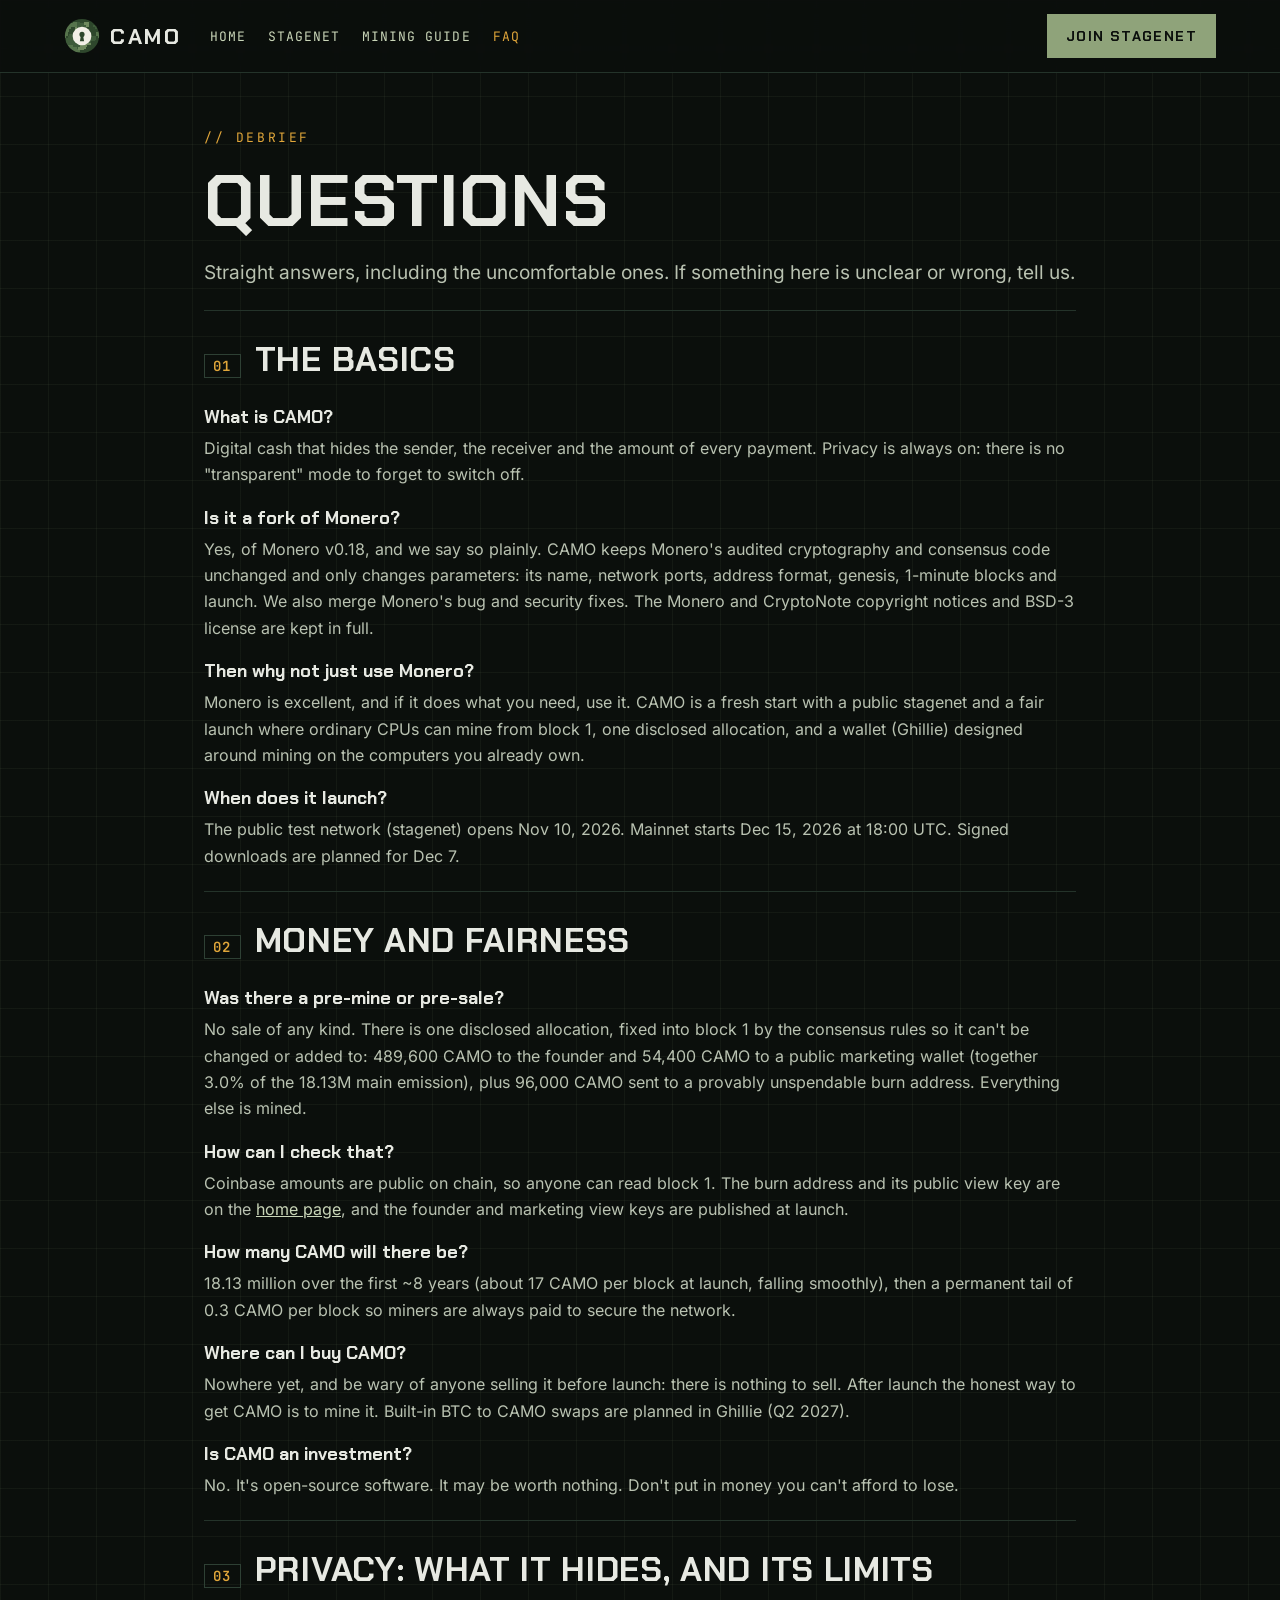
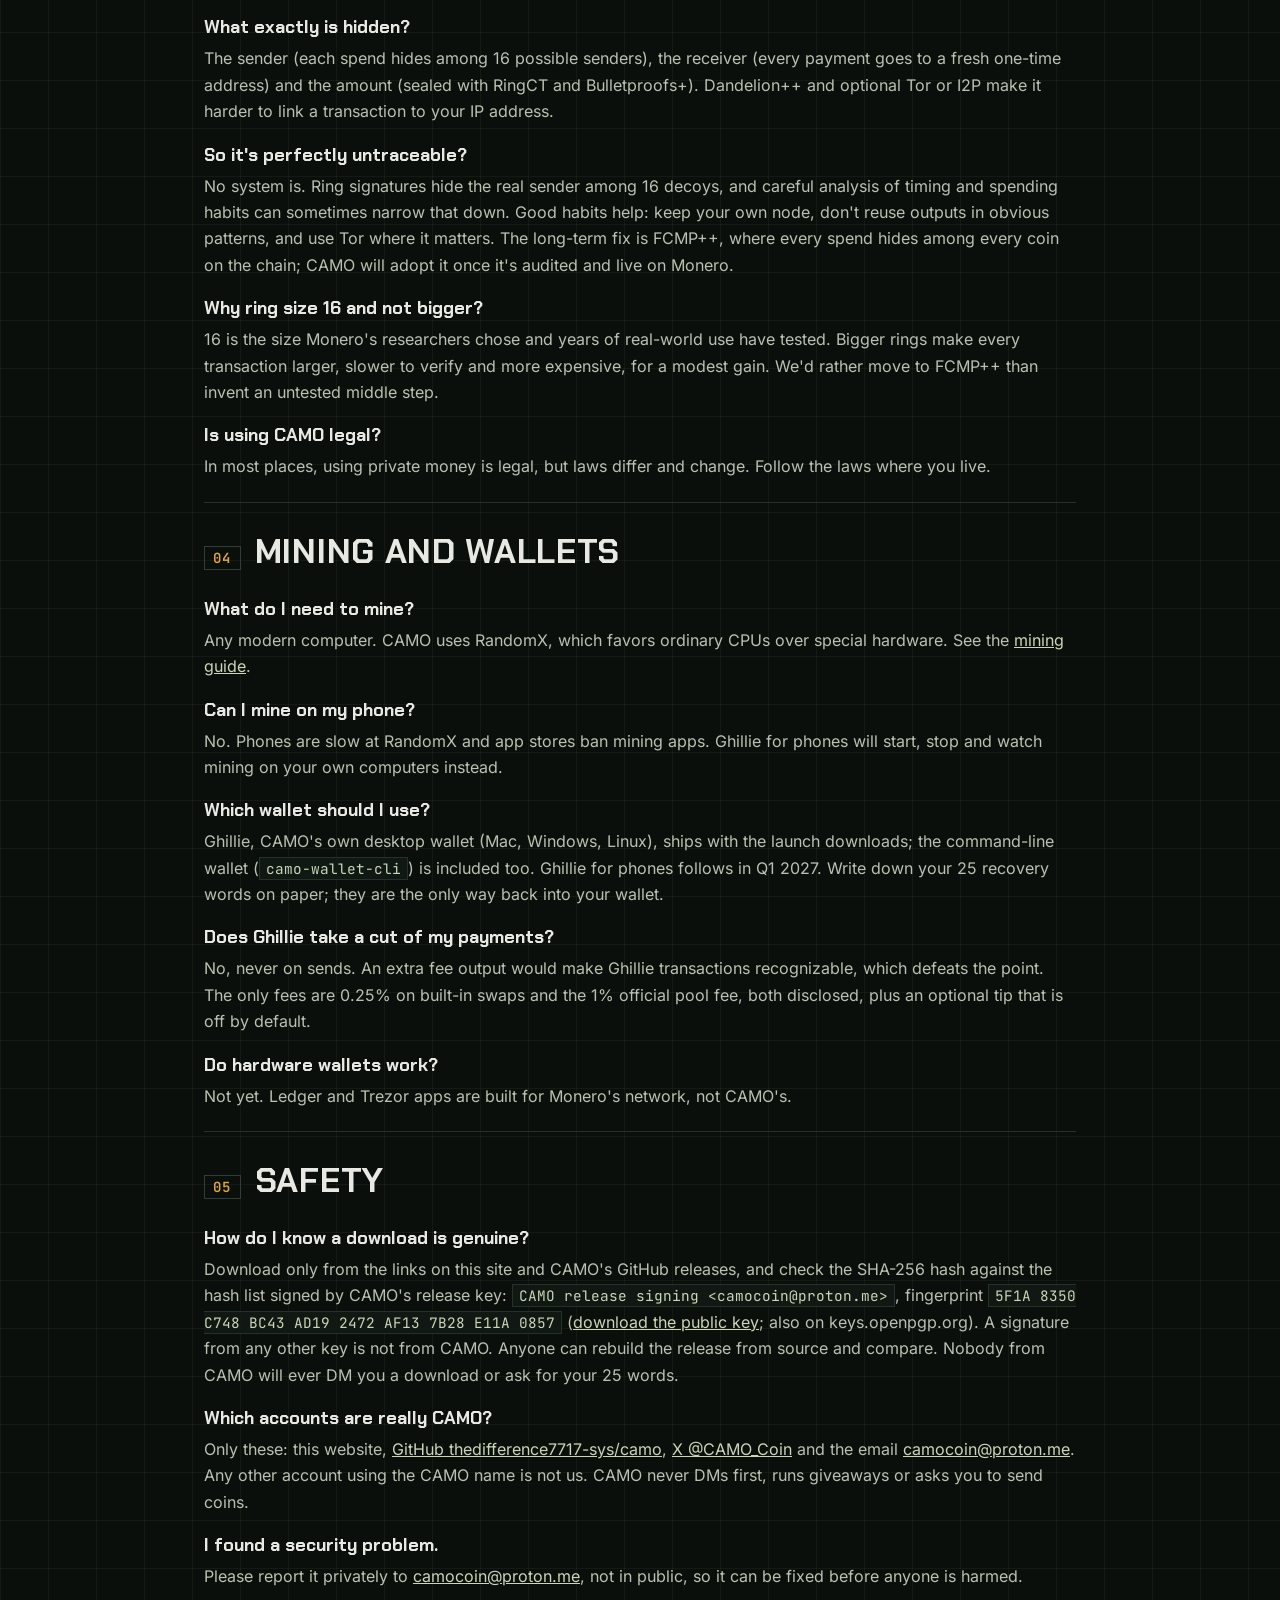
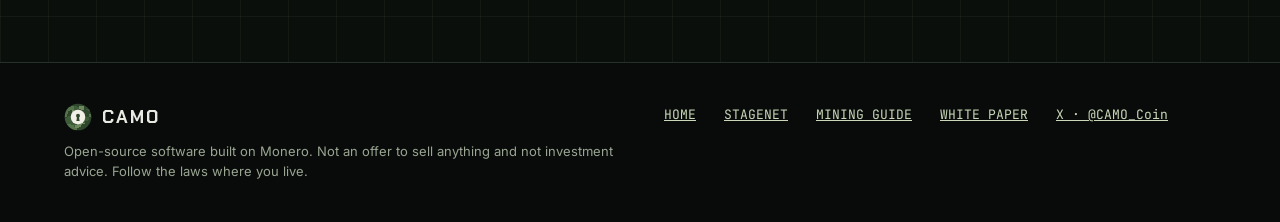
==== website/faq.html @ c9dc2491 "Website: Ghillie desktop ships with launch, 0 H/s mining tip; notes: Ghillie v0.9.0 Co-Authored-By: " ====
<!doctype html>
<html lang="en">
<head>
<meta charset="utf-8">
<meta name="viewport" content="width=device-width, initial-scale=1">
<title>CAMO FAQ</title>
<meta name="description" content="Answers about CAMO: what it is, how it differs from Monero, the disclosed allocation, mining, wallets, privacy limits and safe downloads.">
<meta http-equiv="Content-Security-Policy" content="default-src 'self'; img-src 'self'; font-src 'self'; style-src 'self'; script-src 'self'; object-src 'none'; base-uri 'none'; form-action 'none'">
<meta name="referrer" content="no-referrer">
<meta name="theme-color" content="#0B0F0C">
<link rel="icon" href="assets/favicon.ico" sizes="any">
<link rel="icon" href="assets/camo-logo.svg" type="image/svg+xml">
<link rel="stylesheet" href="styles.css">
</head>
<body>
<a class="skip" href="#start">Skip to content</a>
<div class="grid-bg">

<header class="topbar">
  <nav class="wrap nav" aria-label="Main">
    <a class="brand" href="home.html">
      <img src="assets/camo-logo.svg" alt="" width="36" height="36">
      <span>CAMO</span>
    </a>
    <div class="nav-links">
      <a href="home.html">HOME</a>
      <a href="stagenet.html">STAGENET</a>
      <a href="mine.html">MINING GUIDE</a>
      <a href="faq.html" aria-current="page">FAQ</a>
    </div>
    <a class="btn btn-solid btn-sm" href="stagenet.html">JOIN STAGENET</a>
  </nav>
</header>

<main class="wrap doc" id="start">
  <p class="kicker">// DEBRIEF</p>
  <h1>Questions</h1>
  <p class="lede">Straight answers, including the uncomfortable ones. If something here is unclear or wrong, tell us.</p>

  <section class="doc-sec">
    <h2><span class="step">01</span> The basics</h2>
    <dl class="faq">
      <dt>What is CAMO?</dt>
      <dd>Digital cash that hides the sender, the receiver and the amount of every payment. Privacy is always on: there is no "transparent" mode to forget to switch off.</dd>
      <dt>Is it a fork of Monero?</dt>
      <dd>Yes, of Monero v0.18, and we say so plainly. CAMO keeps Monero's audited cryptography and consensus code unchanged and only changes parameters: its name, network ports, address format, genesis, 1-minute blocks and launch. We also merge Monero's bug and security fixes. The Monero and CryptoNote copyright notices and BSD-3 license are kept in full.</dd>
      <dt>Then why not just use Monero?</dt>
      <dd>Monero is excellent, and if it does what you need, use it. CAMO is a fresh start with a public stagenet and a fair launch where ordinary CPUs can mine from block 1, one disclosed allocation, and a wallet (Ghillie) designed around mining on the computers you already own.</dd>
      <dt>When does it launch?</dt>
      <dd>The public test network (stagenet) opens Nov 10, 2026. Mainnet starts Dec 15, 2026 at 18:00 UTC. Signed downloads are planned for Dec 7.</dd>
    </dl>
  </section>

  <section class="doc-sec">
    <h2><span class="step">02</span> Money and fairness</h2>
    <dl class="faq">
      <dt>Was there a pre-mine or pre-sale?</dt>
      <dd>No sale of any kind. There is one disclosed allocation, fixed into block 1 by the consensus rules so it can't be changed or added to: 489,600 CAMO to the founder and 54,400 CAMO to a public marketing wallet (together 3.0% of the 18.13M main emission), plus 96,000 CAMO sent to a provably unspendable burn address. Everything else is mined.</dd>
      <dt>How can I check that?</dt>
      <dd>Coinbase amounts are public on chain, so anyone can read block 1. The burn address and its public view key are on the <a href="home.html#supply">home page</a>, and the founder and marketing view keys are published at launch.</dd>
      <dt>How many CAMO will there be?</dt>
      <dd>18.13 million over the first ~8 years (about 17 CAMO per block at launch, falling smoothly), then a permanent tail of 0.3 CAMO per block so miners are always paid to secure the network.</dd>
      <dt>Where can I buy CAMO?</dt>
      <dd>Nowhere yet, and be wary of anyone selling it before launch: there is nothing to sell. After launch the honest way to get CAMO is to mine it. Built-in BTC to CAMO swaps are planned in Ghillie (Q2 2027).</dd>
      <dt>Is CAMO an investment?</dt>
      <dd>No. It's open-source software. It may be worth nothing. Don't put in money you can't afford to lose.</dd>
    </dl>
  </section>

  <section class="doc-sec">
    <h2><span class="step">03</span> Privacy: what it hides, and its limits</h2>
    <dl class="faq">
      <dt>What exactly is hidden?</dt>
      <dd>The sender (each spend hides among 16 possible senders), the receiver (every payment goes to a fresh one-time address) and the amount (sealed with RingCT and Bulletproofs+). Dandelion++ and optional Tor or I2P make it harder to link a transaction to your IP address.</dd>
      <dt>So it's perfectly untraceable?</dt>
      <dd>No system is. Ring signatures hide the real sender among 16 decoys, and careful analysis of timing and spending habits can sometimes narrow that down. Good habits help: keep your own node, don't reuse outputs in obvious patterns, and use Tor where it matters. The long-term fix is FCMP++, where every spend hides among every coin on the chain; CAMO will adopt it once it's audited and live on Monero.</dd>
      <dt>Why ring size 16 and not bigger?</dt>
      <dd>16 is the size Monero's researchers chose and years of real-world use have tested. Bigger rings make every transaction larger, slower to verify and more expensive, for a modest gain. We'd rather move to FCMP++ than invent an untested middle step.</dd>
      <dt>Is using CAMO legal?</dt>
      <dd>In most places, using private money is legal, but laws differ and change. Follow the laws where you live.</dd>
    </dl>
  </section>

  <section class="doc-sec">
    <h2><span class="step">04</span> Mining and wallets</h2>
    <dl class="faq">
      <dt>What do I need to mine?</dt>
      <dd>Any modern computer. CAMO uses RandomX, which favors ordinary CPUs over special hardware. See the <a href="mine.html">mining guide</a>.</dd>
      <dt>Can I mine on my phone?</dt>
      <dd>No. Phones are slow at RandomX and app stores ban mining apps. Ghillie for phones will start, stop and watch mining on your own computers instead.</dd>
      <dt>Which wallet should I use?</dt>
      <dd>Ghillie, CAMO's own desktop wallet (Mac, Windows, Linux), ships with the launch downloads; the command-line wallet (<code>camo-wallet-cli</code>) is included too. Ghillie for phones follows in Q1 2027. Write down your 25 recovery words on paper; they are the only way back into your wallet.</dd>
      <dt>Does Ghillie take a cut of my payments?</dt>
      <dd>No, never on sends. An extra fee output would make Ghillie transactions recognizable, which defeats the point. The only fees are 0.25% on built-in swaps and the 1% official pool fee, both disclosed, plus an optional tip that is off by default.</dd>
      <dt>Do hardware wallets work?</dt>
      <dd>Not yet. Ledger and Trezor apps are built for Monero's network, not CAMO's.</dd>
    </dl>
  </section>

  <section class="doc-sec">
    <h2><span class="step">05</span> Safety</h2>
    <dl class="faq">
      <dt>How do I know a download is genuine?</dt>
      <dd>Download only from the links on this site and CAMO's GitHub releases, and check the SHA-256 hash against the hash list signed by CAMO's release key: <code>CAMO release signing &lt;camocoin@proton.me&gt;</code>, fingerprint <code>5F1A 8350 C748 BC43 AD19  2472 AF13 7B28 E11A 0857</code> (<a href="assets/camo-release.asc">download the public key</a>; also on keys.openpgp.org). A signature from any other key is not from CAMO. Anyone can rebuild the release from source and compare. Nobody from CAMO will ever DM you a download or ask for your 25 words.</dd>
      <dt>Which accounts are really CAMO?</dt>
      <dd>Only these: this website, <a href="https://github.com/thedifference7717-sys/camo" rel="noopener">GitHub thedifference7717-sys/camo</a>, <a href="https://x.com/CAMO_Coin" rel="noopener">X @CAMO_Coin</a> and the email <a href="mailto:camocoin@proton.me">camocoin@proton.me</a>. Any other account using the CAMO name is not us. CAMO never DMs first, runs giveaways or asks you to send coins.</dd>
      <dt>I found a security problem.</dt>
      <dd>Please report it privately to <a href="mailto:camocoin@proton.me">camocoin@proton.me</a>, not in public, so it can be fixed before anyone is harmed.</dd>
    </dl>
  </section>
</main>

<footer class="footer">
  <div class="wrap footer-in">
    <div class="stack-xs">
      <div class="brand brand-sm"><img src="assets/camo-logo.svg" alt="" width="28" height="28"><span>CAMO</span></div>
      <p class="fine">Open-source software built on Monero. Not an offer to sell anything and not investment advice. Follow the laws where you live.</p>
    </div>
    <nav class="footer-links" aria-label="Footer">
      <a href="home.html">HOME</a>
      <a href="stagenet.html">STAGENET</a>
      <a href="mine.html">MINING GUIDE</a>
      <a href="assets/CAMO-White-Paper.pdf">WHITE PAPER</a>
      <a href="https://x.com/CAMO_Coin" rel="noopener">X · @CAMO_Coin</a>
    </nav>
  </div>
</footer>

</div>
</body>
</html>
---- website/styles.css ----
/* CAMO website — "night-ops" look. Self-hosted fonts (no third-party requests). */
@font-face{font-family:"Chakra Petch";font-weight:600;font-display:swap;src:url(assets/fonts/chakra-petch-latin-600-normal.woff2) format("woff2")}
@font-face{font-family:"Chakra Petch";font-weight:700;font-display:swap;src:url(assets/fonts/chakra-petch-latin-700-normal.woff2) format("woff2")}
@font-face{font-family:"JetBrains Mono";font-weight:400;font-display:swap;src:url(assets/fonts/jetbrains-mono-latin-400-normal.woff2) format("woff2")}
@font-face{font-family:"JetBrains Mono";font-weight:600;font-display:swap;src:url(assets/fonts/jetbrains-mono-latin-600-normal.woff2) format("woff2")}
@font-face{font-family:"Inter";font-weight:400;font-display:swap;src:url(assets/fonts/inter-latin-400-normal.woff2) format("woff2")}
@font-face{font-family:"Inter";font-weight:500;font-display:swap;src:url(assets/fonts/inter-latin-500-normal.woff2) format("woff2")}

:root{
  --bg:#0B0F0C; --bg-deep:#080B09; --panel:#121A15; --line:#24332A; --line-2:#2E4034; --line-3:#1C2820;
  --text:#E7E9E2; --text-2:#B9C2B1; --text-3:#9AA593; --link:#C9D6B8;
  --olive:#8FA37A; --olive-dim:#4A5E4E; --amber:#E0A63A;
  --display:"Chakra Petch",system-ui,sans-serif; --mono:"JetBrains Mono",ui-monospace,monospace; --body:"Inter",system-ui,sans-serif;
  color-scheme:dark;
}
*,*::before,*::after{box-sizing:border-box}
html{scroll-behavior:smooth;scroll-padding-top:80px}
@media (prefers-reduced-motion:reduce){html{scroll-behavior:auto}}
body{margin:0;background:var(--bg);color:var(--text);font-family:var(--body);-webkit-text-size-adjust:100%}
img{max-width:100%;height:auto}
a{color:var(--link)}a:hover{color:#fff}
:focus-visible{outline:2px solid var(--amber);outline-offset:3px}
h1,h2,h3{font-family:var(--display);font-weight:700;margin:0}
h2{font-size:clamp(32px,4.5vw,52px);letter-spacing:.02em;text-transform:uppercase}
h3{font-size:24px}
p{margin:0}
.skip{position:absolute;left:-9999px;top:0;z-index:10;background:var(--amber);color:var(--bg);padding:10px 14px;font-family:var(--mono)}
.skip:focus{left:12px;top:12px}

.grid-bg{min-height:100vh;background-color:var(--bg);
  background-image:linear-gradient(rgba(143,163,122,.07) 1px,transparent 1px),linear-gradient(90deg,rgba(143,163,122,.07) 1px,transparent 1px);
  background-size:48px 48px}
.wrap{max-width:1200px;margin:0 auto;padding-left:24px;padding-right:24px}
.stack{display:flex;flex-direction:column;gap:32px}
.stack-sm{display:flex;flex-direction:column;gap:20px}
.stack-xs{display:flex;flex-direction:column;gap:10px}
.grow{flex:999 1 480px;min-width:0}

/* nav */
.topbar{position:sticky;top:0;z-index:5;border-bottom:1px solid var(--line);background:rgba(11,15,12,.92);backdrop-filter:blur(6px)}
.nav{padding-top:14px;padding-bottom:14px;display:flex;flex-wrap:wrap;align-items:center;gap:12px 28px}
.brand{display:flex;align-items:center;gap:10px;text-decoration:none;color:var(--text);font-family:var(--display);font-weight:700;font-size:22px;letter-spacing:.12em}
.brand img{width:36px;height:36px}
.brand-sm{font-size:18px}.brand-sm img{width:28px;height:28px}
.nav-links{display:flex;flex-wrap:wrap;gap:6px 22px;flex-grow:1;font-family:var(--mono);font-size:13px;letter-spacing:.08em}
.nav-links a{text-decoration:none;padding:6px 0}

/* buttons */
.btn{display:inline-flex;align-items:center;min-height:48px;padding:0 24px;font-family:var(--display);font-weight:700;font-size:16px;letter-spacing:.1em;text-decoration:none;border:1px solid var(--olive)}
.btn-sm{min-height:44px;padding:0 18px;font-size:14px}
.btn-solid{background:var(--olive);color:var(--bg)}.btn-solid:hover{background:#A3B78E;color:var(--bg)}
.btn-ghost{border-color:var(--olive-dim);color:var(--text);font-weight:600}.btn-ghost:hover{border-color:var(--olive)}
.actions{display:flex;flex-wrap:wrap;gap:12px}

/* type helpers */
.kicker{font-family:var(--mono);font-size:13px;letter-spacing:.2em;color:var(--amber)}
.label{font-family:var(--mono);font-size:12px;letter-spacing:.16em;color:var(--text-3)}
.mono-sm{font-family:var(--mono);font-size:13px;color:var(--text-2);margin-top:2px}
.sub{max-width:680px;font-size:17px;line-height:1.6;color:var(--text-2)}
.sec-head{display:flex;flex-direction:column;gap:10px}

/* home hero */
.hero{padding-top:88px;padding-bottom:72px;display:flex;flex-wrap:wrap;gap:48px;align-items:center}
.hero-copy{flex:999 1 520px;min-width:0;display:flex;flex-direction:column;gap:24px}
.hero h1{display:flex;flex-direction:column;font-size:clamp(44px,7vw,92px);line-height:.92;letter-spacing:.01em;text-transform:uppercase}
.h1-line{white-space:nowrap}
.h1-outline{color:transparent;-webkit-text-stroke:2px var(--olive);text-shadow:0 0 28px rgba(143,163,122,.25)}
.lede{max-width:560px;font-size:19px;line-height:1.55;color:var(--text-2)}
.panel{position:relative;border:1px solid var(--line-2);background:rgba(18,26,21,.9)}
.hero-panel{flex:1 1 360px;min-width:0;padding:26px;display:flex;flex-direction:column;gap:18px}
.corner{position:absolute;width:22px;height:22px;border:0 solid var(--olive)}
.corner.tl{top:-1px;left:-1px;border-top-width:3px;border-left-width:3px}
.corner.br{bottom:-1px;right:-1px;border-bottom-width:3px;border-right-width:3px}
.corner.tr{top:-1px;right:-1px;border-top-width:3px;border-right-width:3px}
.corner.amber{border-color:var(--amber)}
.launch{display:flex;align-items:center;gap:14px}
.launch img{width:64px;height:64px;flex:none}
.launch .label{display:flex;align-items:center;gap:10px;color:var(--amber)}
.blink{width:8px;height:8px;background:var(--amber);border-radius:50%;box-shadow:0 0 10px var(--amber);animation:blink 1.4s steps(2,start) infinite}
@keyframes blink{to{visibility:hidden}}
.clock{display:grid;grid-template-columns:repeat(4,minmax(0,1fr));gap:8px;font-family:var(--mono)}
.clock>div{display:flex;flex-direction:column;align-items:center;padding:12px 4px 10px;border:1px solid var(--line-2);background:rgba(11,15,12,.82);position:relative}
.clock>div::before{content:"";position:absolute;top:-1px;left:-1px;width:10px;height:10px;border-top:2px solid var(--amber);border-left:2px solid var(--amber)}
.clock .num{font-size:34px;font-weight:600;line-height:1;color:var(--text);font-variant-numeric:tabular-nums}
.clock .unit{margin-top:6px;font-size:10px;letter-spacing:.2em;color:var(--text-3)}
.clock.live .num{color:var(--amber)}
@media (prefers-reduced-motion:reduce){.blink{animation:none}}

/* stat grids */
.stats{margin:0;display:grid;gap:1px;background:var(--line);border:1px solid var(--line);font-family:var(--mono)}
.stats>div{background:var(--panel);padding:14px}
.stats dt{font-size:11px;letter-spacing:.14em;color:var(--text-3)}
.stats dd{margin:6px 0 0;font-size:22px;font-weight:600}
.stats-2{grid-template-columns:repeat(2,minmax(0,1fr))}
.stats-wide{grid-template-columns:repeat(auto-fit,minmax(220px,1fr))}
.stats-wide>div{padding:22px}
.stats-wide dd{margin:8px 0 4px;font-size:30px}
.stats-wide p{font-size:13px;color:var(--text-2)}
.stats .hot dt,.stats .hot dd{color:var(--amber)}

/* bands & cards */
.band{border-top:1px solid var(--line)}
.band>.wrap{padding-top:80px;padding-bottom:80px}
.band-dark{background:rgba(11,15,12,.85)}
.cards{margin:0;padding:0;list-style:none;display:flex;flex-wrap:wrap;gap:16px}
.card{flex:1 1 250px;border:1px solid var(--line-2);background:var(--panel);padding:24px;display:flex;flex-direction:column;gap:10px}
.card>p{font-size:15px;line-height:1.55;color:var(--text-2)}
.card .tag{font-family:var(--mono);font-size:12px;letter-spacing:.16em;color:var(--olive)}
.steps .card{flex-basis:300px}.steps h3{font-size:22px}
.card .step-no{font-family:var(--display);font-weight:700;font-size:44px;color:var(--olive-dim);line-height:1.1}
.soon{font-family:var(--mono);font-size:13px;letter-spacing:.08em;color:var(--text-3)}
.card .soon{margin-top:auto;padding-top:6px;color:var(--text-3)}

/* ghillie */
.split{display:flex;flex-wrap:wrap;gap:48px;align-items:center}
.ghillie-art{flex:1 1 300px;display:flex;justify-content:center}
.ghillie-art .panel{padding:36px;background:var(--panel)}
.ghillie-art img{display:block;width:240px;height:240px}
.features{margin:0;padding:0;list-style:none;display:grid;grid-template-columns:repeat(2,minmax(0,1fr));gap:12px}
.features li{border-left:3px solid var(--olive);padding:6px 0 6px 14px;display:flex;flex-direction:column;gap:4px}
.features strong{font-family:var(--display);font-weight:700;font-size:18px}
.features span{font-size:14px;color:var(--text-3)}
.status{font-family:var(--mono);font-size:13px;letter-spacing:.12em;color:var(--amber)}

/* burn */
.burn{background:var(--panel);padding:18px 20px;display:flex;flex-direction:column;gap:6px}
.burn .label{font-size:11px;letter-spacing:.14em}
.addr{font-family:var(--mono);font-size:13px;color:var(--link);word-break:break-all;user-select:all}
.addr.dim{color:var(--text-3)}

/* timeline */
.timeline{margin:0;padding:0;list-style:none;border-left:2px solid var(--line-2)}
.timeline li{display:flex;flex-wrap:wrap;gap:4px 24px;padding:16px 0 16px 24px;border-bottom:1px solid var(--line-3);font-size:16px}
.timeline li:last-child{border-bottom:0}
.timeline .when{flex:0 0 160px;font-family:var(--mono);font-size:14px;color:var(--olive)}
.timeline li>span:last-child{flex:1 1 320px}
.timeline .hot{background:rgba(224,166,58,.06);font-weight:500}
.timeline .hot .when{color:var(--amber);font-weight:600}

/* footer */
.footer{border-top:1px solid var(--line);background:var(--bg-deep)}
.footer-in{padding-top:40px;padding-bottom:40px;display:flex;flex-wrap:wrap;gap:24px 48px;align-items:flex-start}
.footer-in>div{flex:1 1 280px}
.fine{font-size:13px;line-height:1.6;color:var(--text-3)}
.footer-links{flex:1 1 280px;display:flex;flex-wrap:wrap;gap:10px 28px;font-family:var(--mono);font-size:13px}
.footer-links a,.footer-links span{min-height:24px;display:inline-flex;align-items:center}

@media (max-width:560px){
  .h1-outline{-webkit-text-stroke-width:1.5px}
  .clock .num{font-size:28px}.hero-panel{padding:20px}
  .band>.wrap{padding-top:56px;padding-bottom:56px}
  .wrap{padding-left:16px;padding-right:16px}
  .nav{flex-wrap:nowrap;justify-content:space-between;padding-top:10px;padding-bottom:10px}
  .nav-links{display:none}
  .hero{padding-top:48px;padding-bottom:48px;gap:32px}
  .lede{font-size:17px}
  .topbar{position:static}
  .features{grid-template-columns:1fr}
  .ghillie-art img{width:180px;height:180px}
}

/* opening screen (index.html) */
.visually-hidden{position:absolute;width:1px;height:1px;overflow:hidden;clip:rect(0 0 0 0);white-space:nowrap}
body.intro{height:100vh;height:100svh;overflow:hidden;background:#0E140F}
.intro-field{position:fixed;inset:0;width:100%;height:100%;display:block;cursor:crosshair;touch-action:manipulation}
body.locked .intro-field{cursor:pointer}
.intro-vignette{position:fixed;inset:0;pointer-events:none;
  background:radial-gradient(ellipse at center,rgba(8,11,9,0) 45%,rgba(8,11,9,.7) 100%),
             linear-gradient(180deg,rgba(8,11,9,.75) 0,rgba(8,11,9,0) 90px),
             linear-gradient(0deg,rgba(8,11,9,.85) 0,rgba(8,11,9,0) 160px)}
.intro-top{position:fixed;top:0;left:0;right:0;display:flex;align-items:center;justify-content:space-between;gap:16px;padding:18px 24px;pointer-events:none}
.intro-top a{pointer-events:auto}
.intro-skip{display:inline-flex;align-items:center;gap:8px;min-height:44px;padding:0 16px;border:1px solid var(--olive-dim);background:rgba(11,15,12,.7);font-family:var(--mono);font-size:12px;letter-spacing:.16em;text-decoration:none;color:var(--text)}
.intro-skip:hover{border-color:var(--olive);color:#fff}
.intro-bottom{position:fixed;left:0;right:0;bottom:0;padding:0 24px 32px;display:flex;flex-direction:column;align-items:center;gap:10px;text-align:center;pointer-events:none}
.intro-bottom a{pointer-events:auto}
.intro-cta{font-family:var(--display);font-weight:700;font-size:clamp(16px,2.2vw,22px);letter-spacing:.14em;color:var(--text)}
.when-locked,.hint-touch{display:none}
body.locked .when-searching{display:none}
body.locked .when-locked{display:inline;color:var(--amber)}
@media (hover:none){.hint-mouse{display:none}.hint-touch{display:inline}}
body.entering .intro-top,body.entering .intro-bottom,body.entering .intro-vignette{opacity:0;transition:opacity .3s}
@media (max-width:560px){.intro-bottom .kicker{font-size:11px;letter-spacing:.14em}.intro-top{padding:14px 16px}.intro-bottom{padding:0 16px 28px}}

/* guide pages (stagenet.html, mine.html) */
.nav-links a[aria-current="page"]{color:var(--amber)}
.doc{padding-top:56px;padding-bottom:72px;max-width:920px;display:flex;flex-direction:column;gap:22px}
.doc h1{font-size:clamp(40px,6vw,72px);line-height:.95;text-transform:uppercase;letter-spacing:.01em}
.doc .lede{max-width:none}
.doc-stats{margin:6px 0}
.doc-stats dd{font-size:24px!important}
.doc-stats code{font-size:12px}
.doc-sec{display:flex;flex-direction:column;gap:12px;padding-top:26px;border-top:1px solid var(--line)}
.doc-sec h2{font-size:clamp(24px,3.4vw,34px);display:flex;align-items:baseline;gap:14px}
.doc-sec h3{font-size:20px}
.doc-sec p,.doc-sec li,.doc-sec dd{font-size:16px;line-height:1.65;color:var(--text-2)}
.doc-sec strong{color:var(--text)}
.step{font-family:var(--mono);font-size:14px;color:var(--amber);letter-spacing:.1em;border:1px solid var(--line-2);padding:2px 8px;flex:none}
code{font-family:var(--mono);font-size:.9em;color:var(--link);background:rgba(18,26,21,.9);border:1px solid var(--line);padding:1px 6px}
pre{margin:0;padding:16px 18px;background:#080B09;border:1px solid var(--line-2);border-left:3px solid var(--olive);overflow-x:auto;line-height:1.6}
pre code{background:none;border:0;padding:0;font-size:13px;color:var(--text);white-space:pre}
.ph{color:var(--amber);font-family:var(--mono);font-size:.92em}
.note{font-size:14px!important;color:var(--text-3)!important}
.callout{border:1px solid var(--line-2);border-left:3px solid var(--amber);background:rgba(224,166,58,.05);padding:16px 20px}
.callout ul,.ticks{margin:8px 0 0;padding:0;list-style:none;display:flex;flex-direction:column;gap:8px}
.callout li,.ticks li{position:relative;padding-left:22px;font-size:16px;line-height:1.6;color:var(--text-2)}
.callout li::before,.ticks li::before{content:"";position:absolute;left:2px;top:.62em;width:8px;height:8px;border:2px solid var(--olive)}
.callout li::before{border-color:var(--amber)}
.doc .cards .card{flex-basis:260px;min-width:0}
.doc .card pre{margin-top:auto}
.doc .card pre code{font-size:12px}
.faq{margin:0;display:flex;flex-direction:column;gap:6px}
.faq dt{font-family:var(--display);font-weight:700;font-size:18px;color:var(--text);margin-top:12px}
.faq dd{margin:0}
@media (max-width:560px){.doc{padding-top:36px}.doc-sec h2{flex-direction:column;gap:6px}}
.card-link{margin-top:auto;padding-top:6px;font-family:var(--mono);font-size:13px;letter-spacing:.08em}
.doc-stats{grid-template-columns:repeat(4,minmax(0,1fr))}
@media (max-width:760px){.doc-stats{grid-template-columns:repeat(2,minmax(0,1fr))}}
.doc .card pre code{white-space:pre-wrap;word-break:break-word}
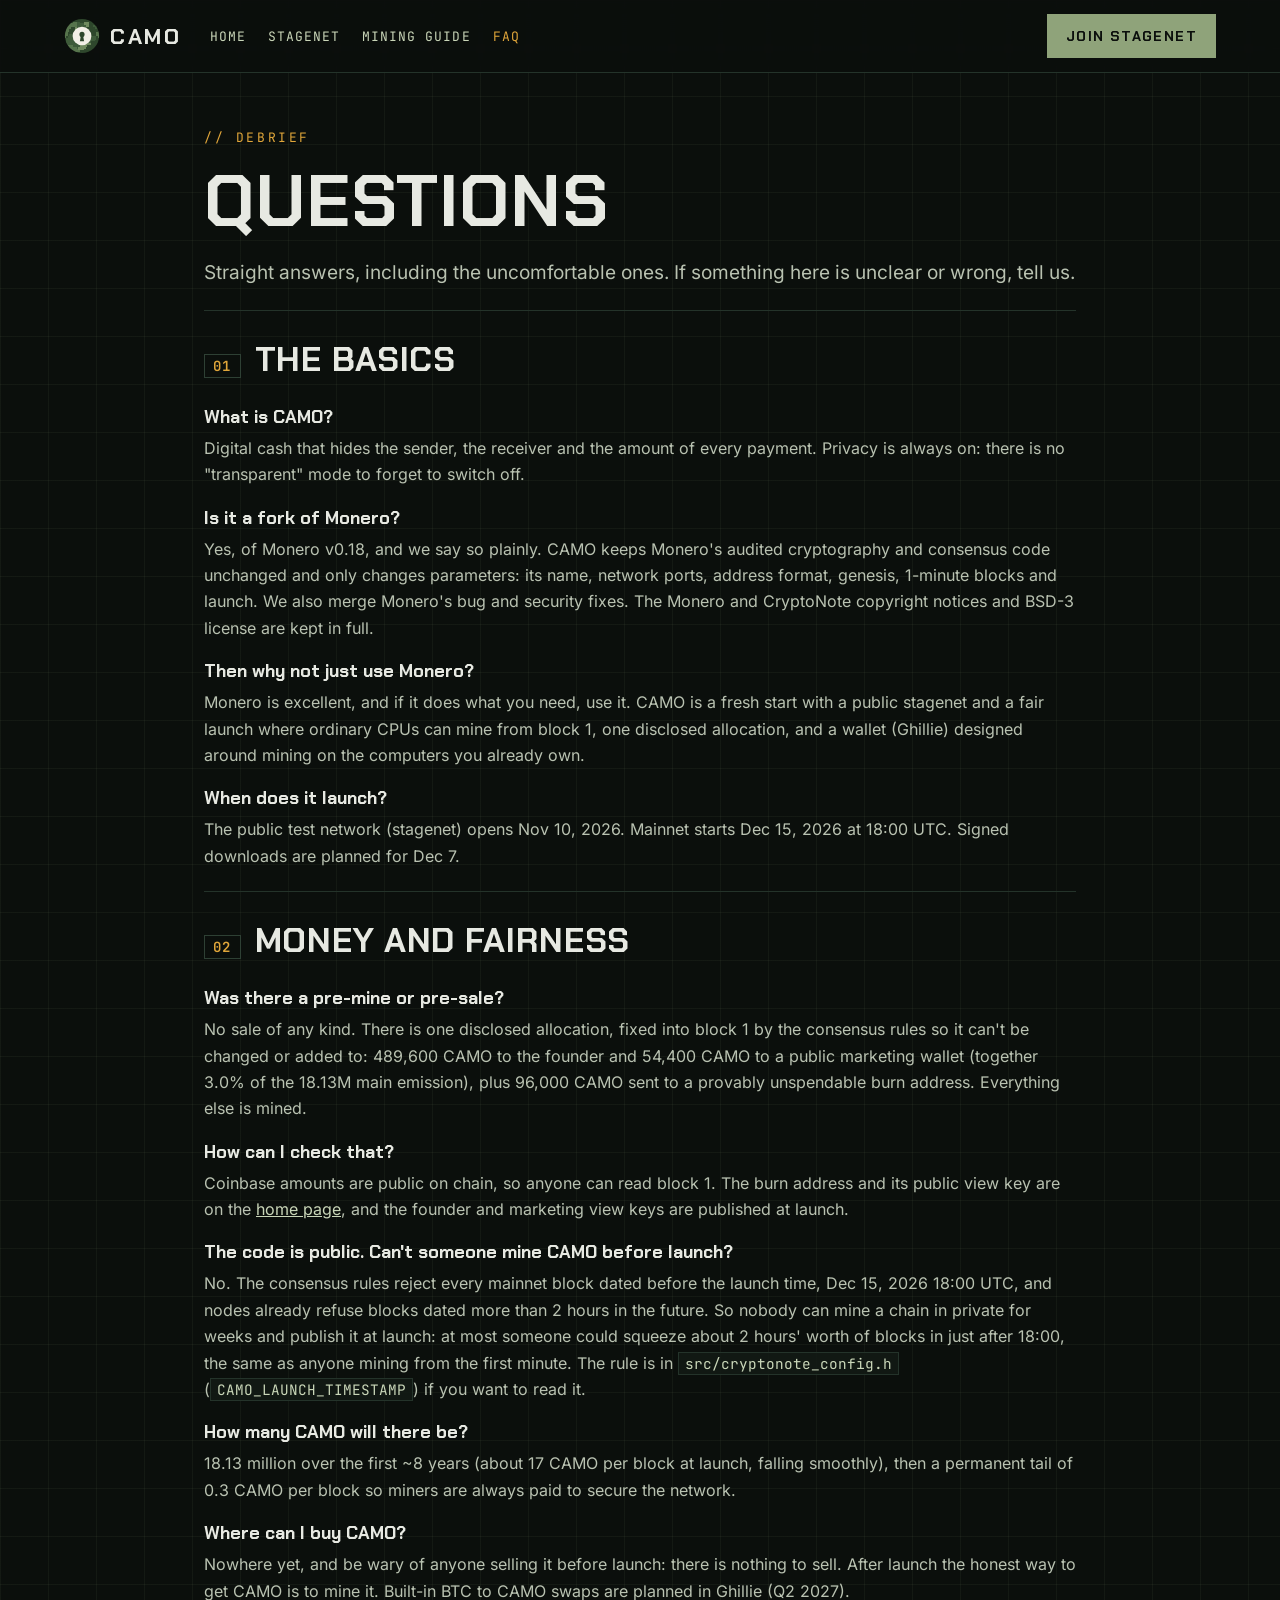
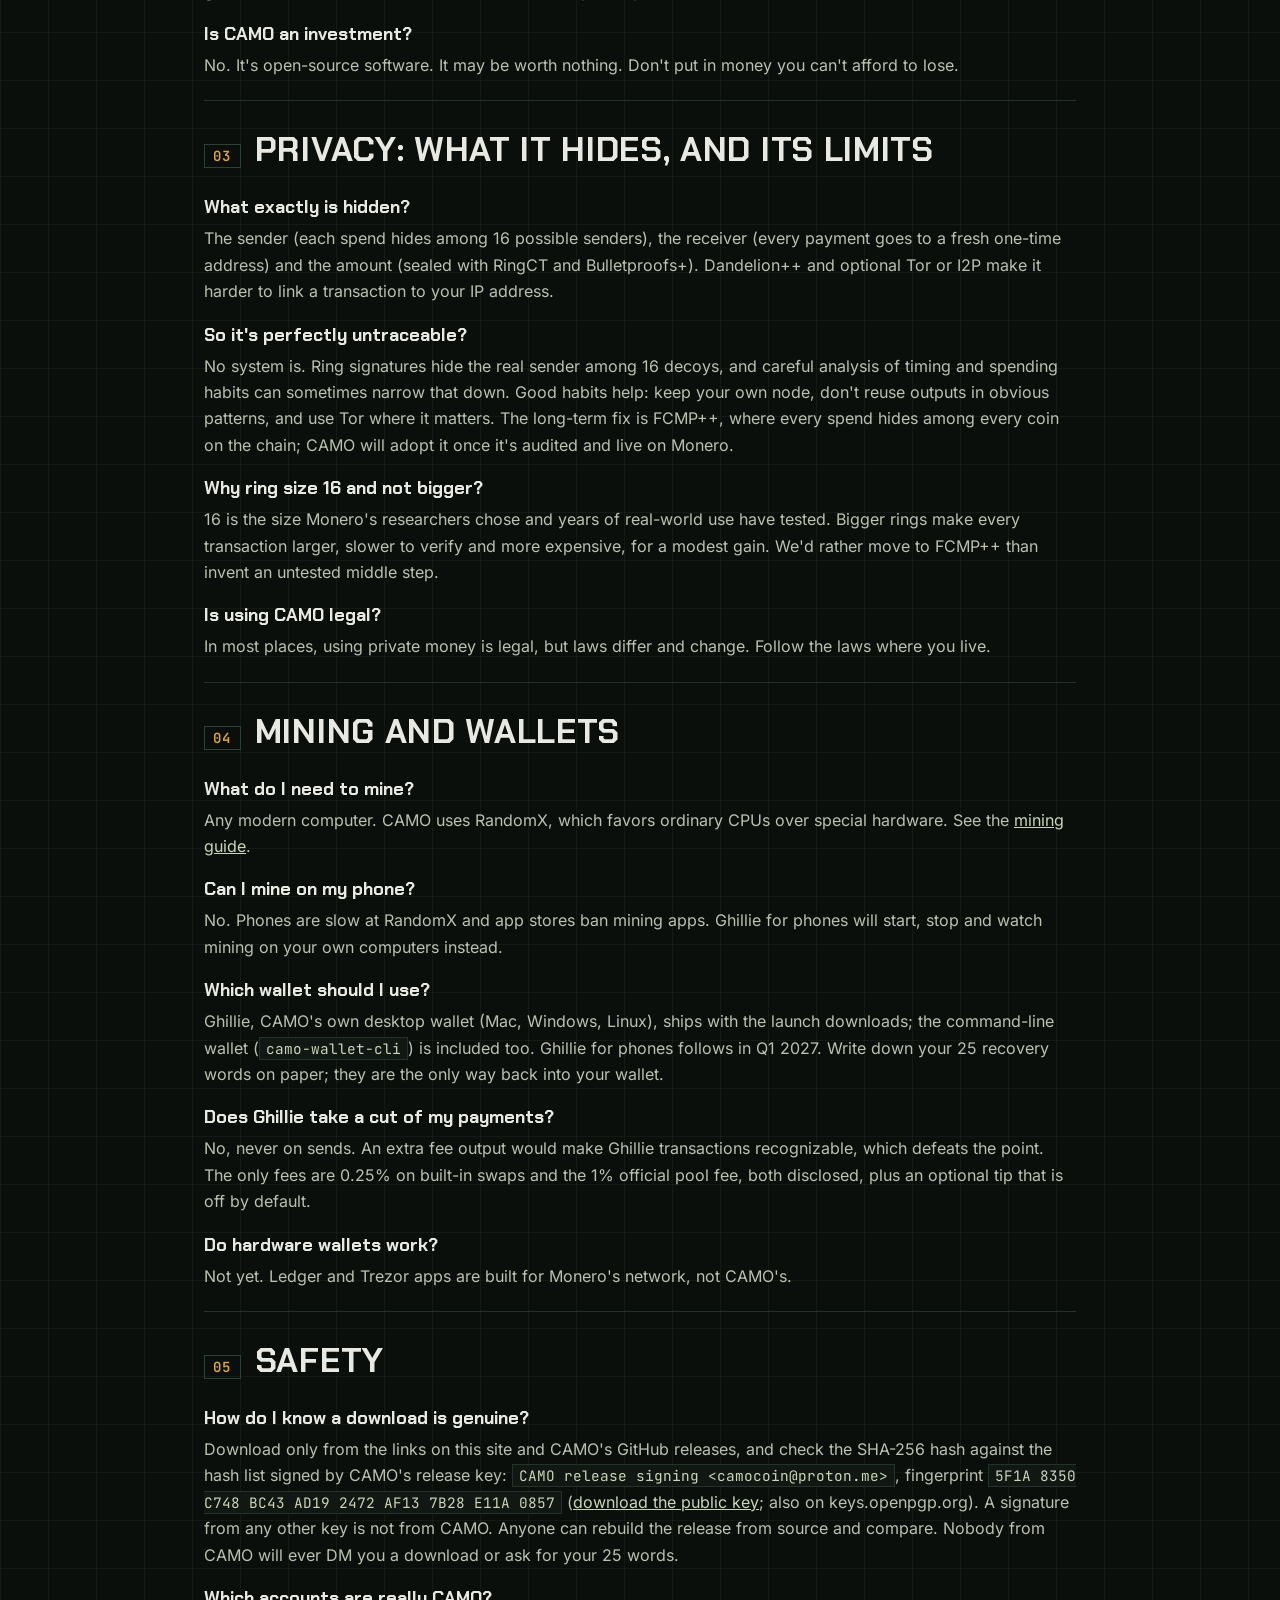
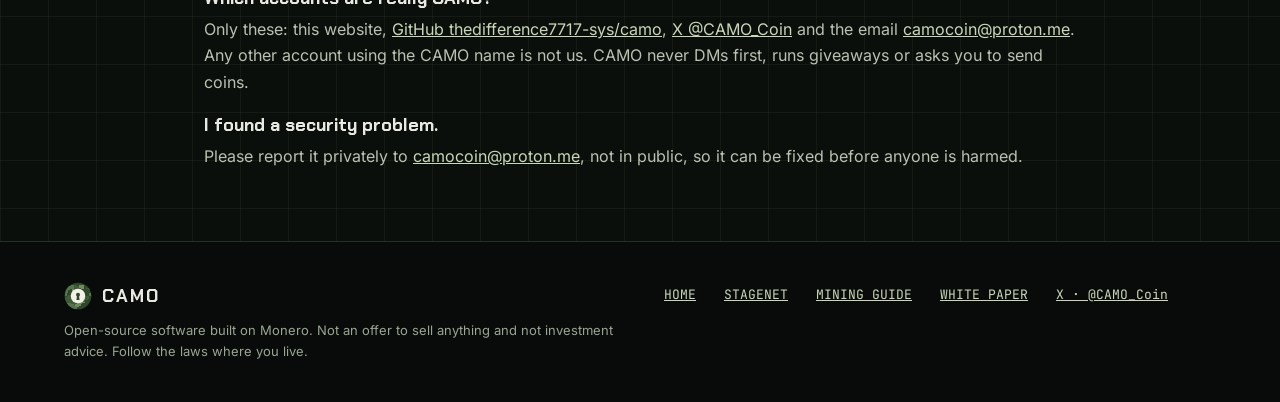
==== commit 7be0b736: "Website FAQ: how pre-mining before launch is prevented Co-Authored-By: Claude Opus 5.5 <noreply@anth" ====
--- a/website/faq.html
+++ b/website/faq.html
@@ -58,6 +58,8 @@
       <dd>No sale of any kind. There is one disclosed allocation, fixed into block 1 by the consensus rules so it can't be changed or added to: 489,600 CAMO to the founder and 54,400 CAMO to a public marketing wallet (together 3.0% of the 18.13M main emission), plus 96,000 CAMO sent to a provably unspendable burn address. Everything else is mined.</dd>
       <dt>How can I check that?</dt>
       <dd>Coinbase amounts are public on chain, so anyone can read block 1. The burn address and its public view key are on the <a href="home.html#supply">home page</a>, and the founder and marketing view keys are published at launch.</dd>
+      <dt>The code is public. Can't someone mine CAMO before launch?</dt>
+      <dd>No. The consensus rules reject every mainnet block dated before the launch time, Dec 15, 2026 18:00 UTC, and nodes already refuse blocks dated more than 2 hours in the future. So nobody can mine a chain in private for weeks and publish it at launch: at most someone could squeeze about 2 hours' worth of blocks in just after 18:00, the same as anyone mining from the first minute. The rule is in <code>src/cryptonote_config.h</code> (<code>CAMO_LAUNCH_TIMESTAMP</code>) if you want to read it.</dd>
       <dt>How many CAMO will there be?</dt>
       <dd>18.13 million over the first ~8 years (about 17 CAMO per block at launch, falling smoothly), then a permanent tail of 0.3 CAMO per block so miners are always paid to secure the network.</dd>
       <dt>Where can I buy CAMO?</dt>
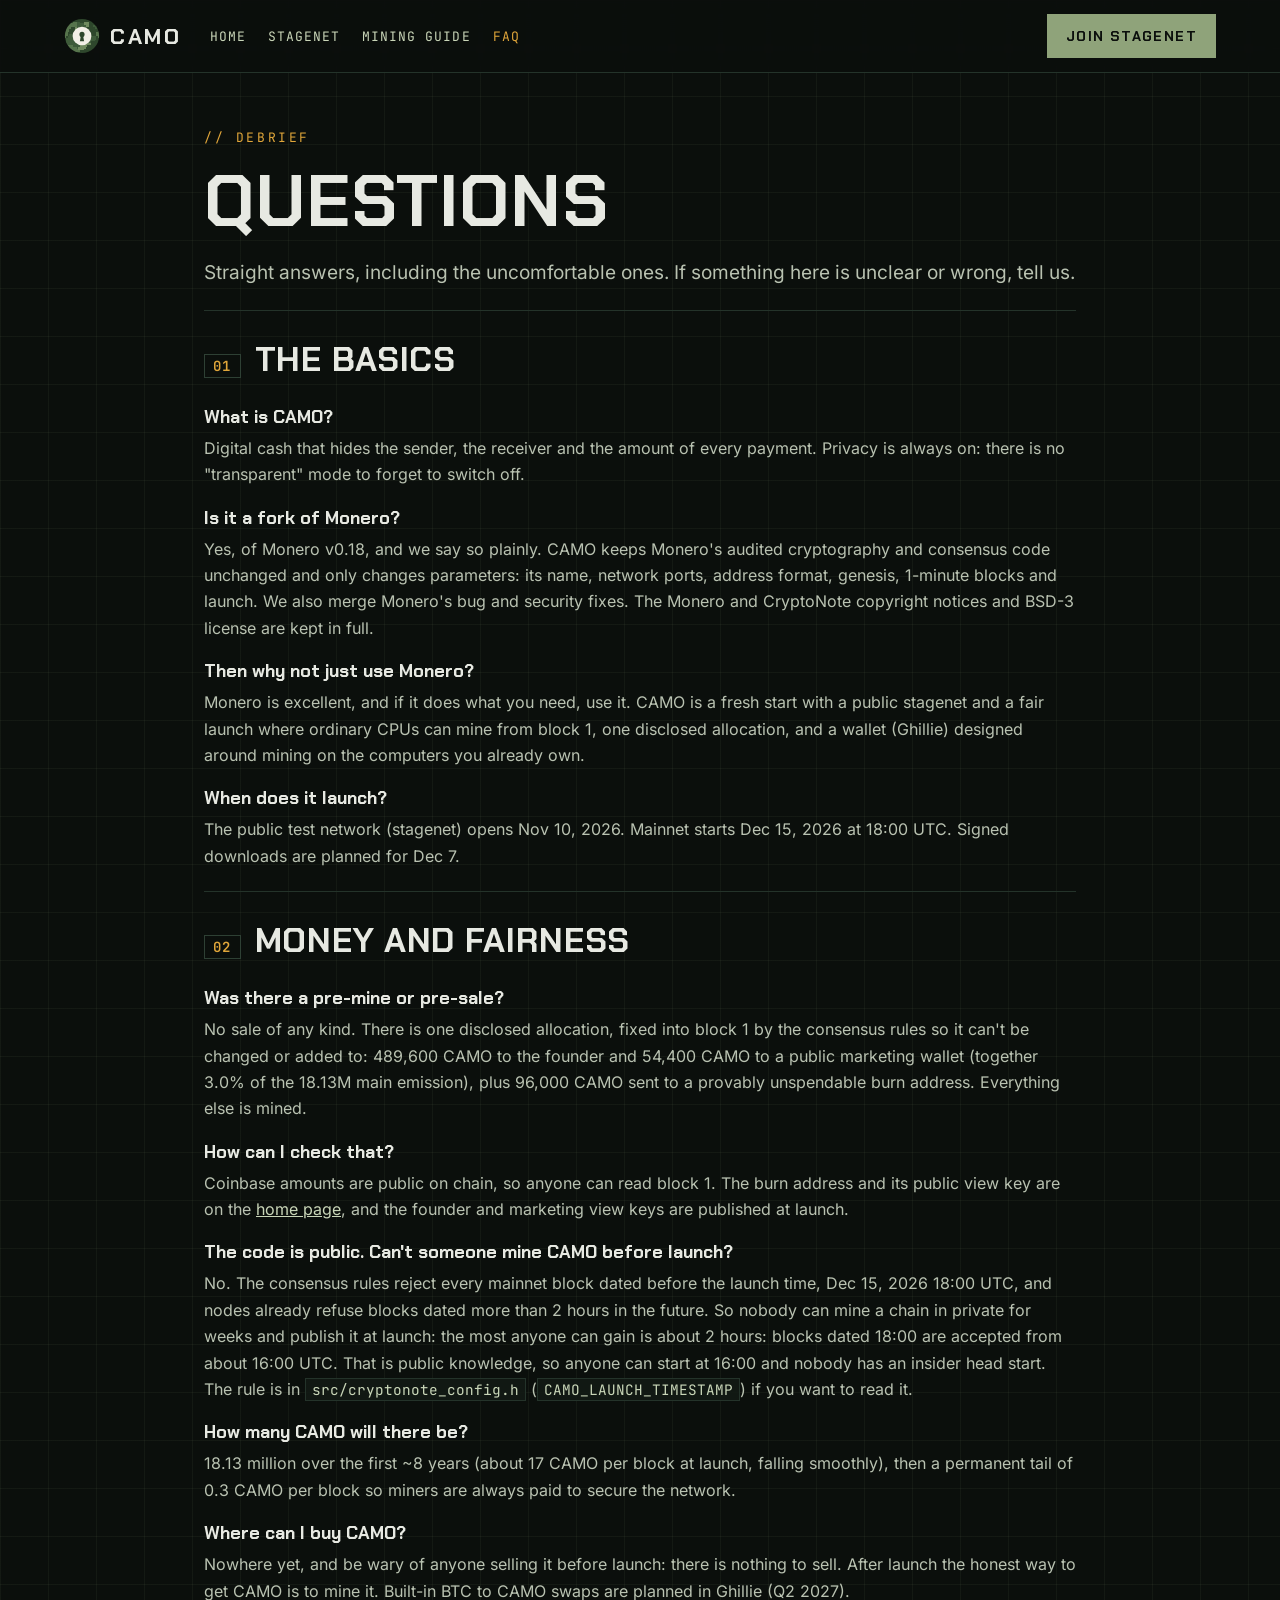
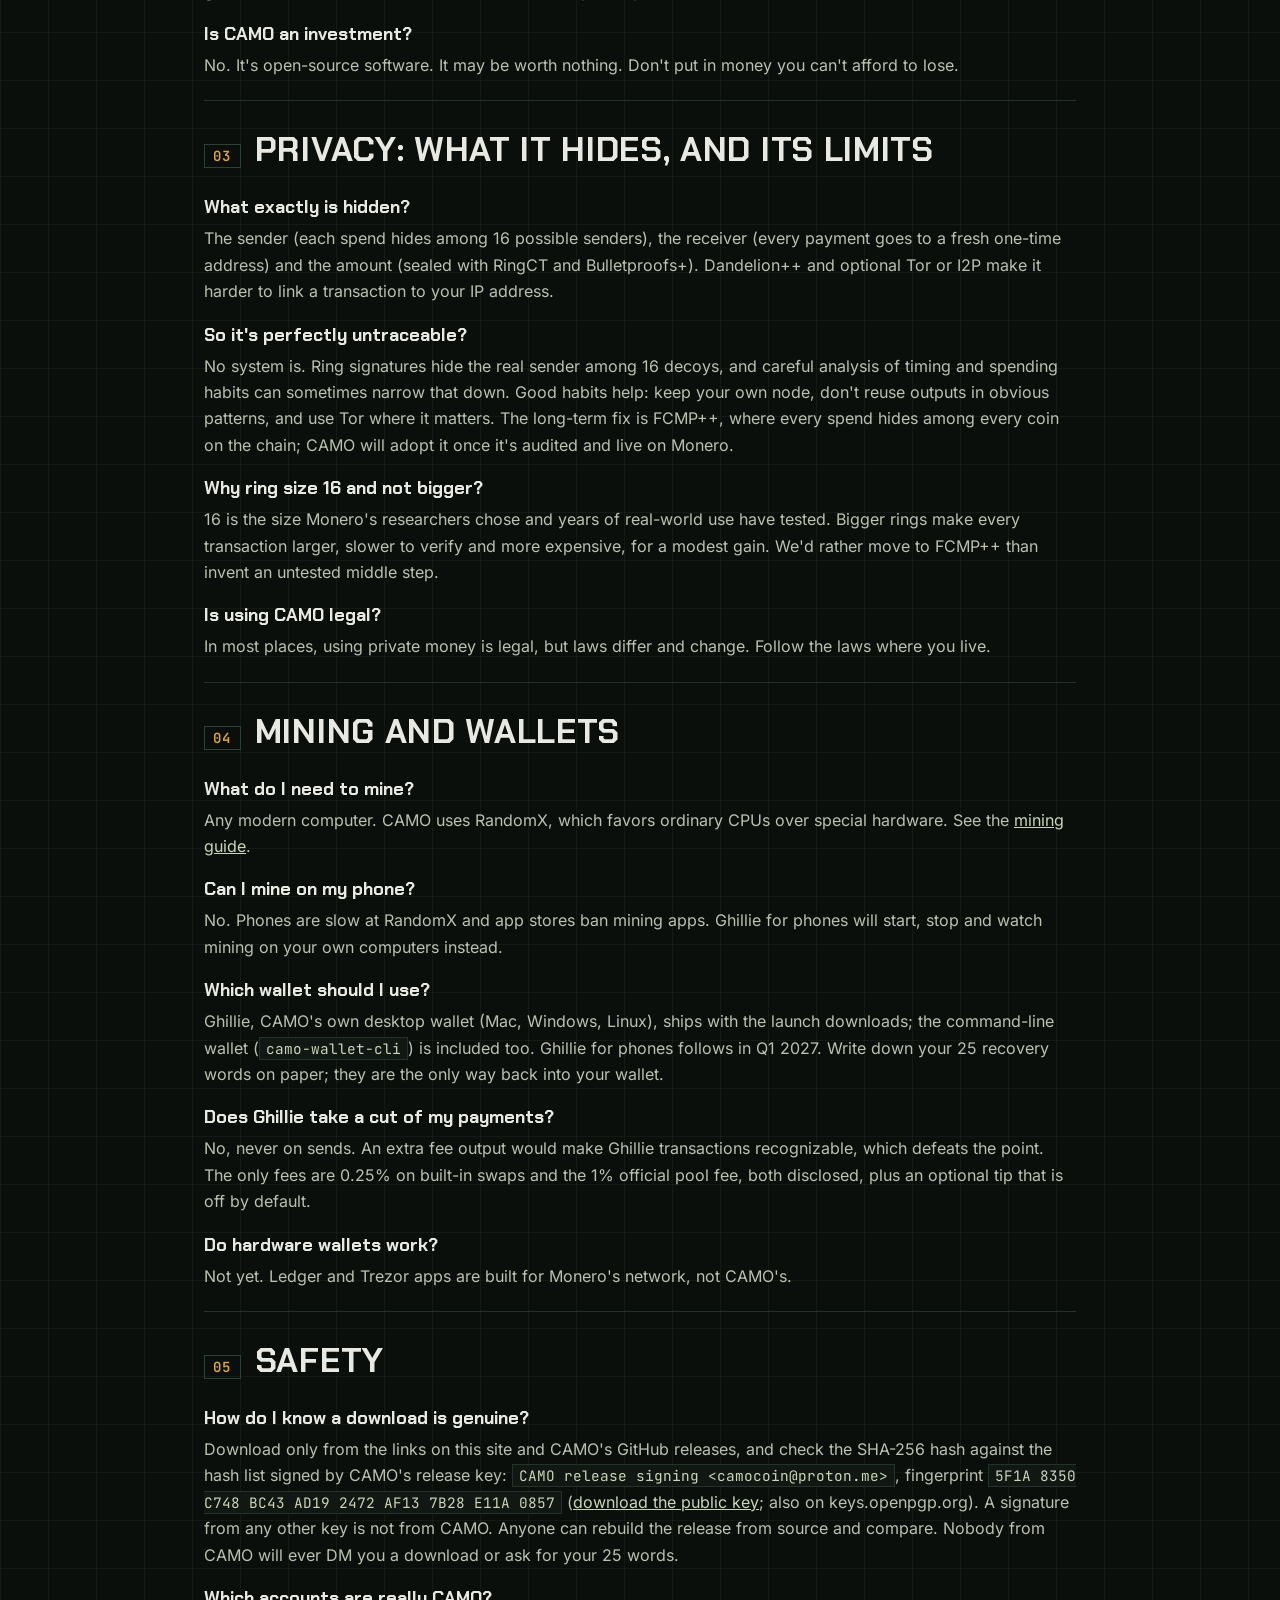
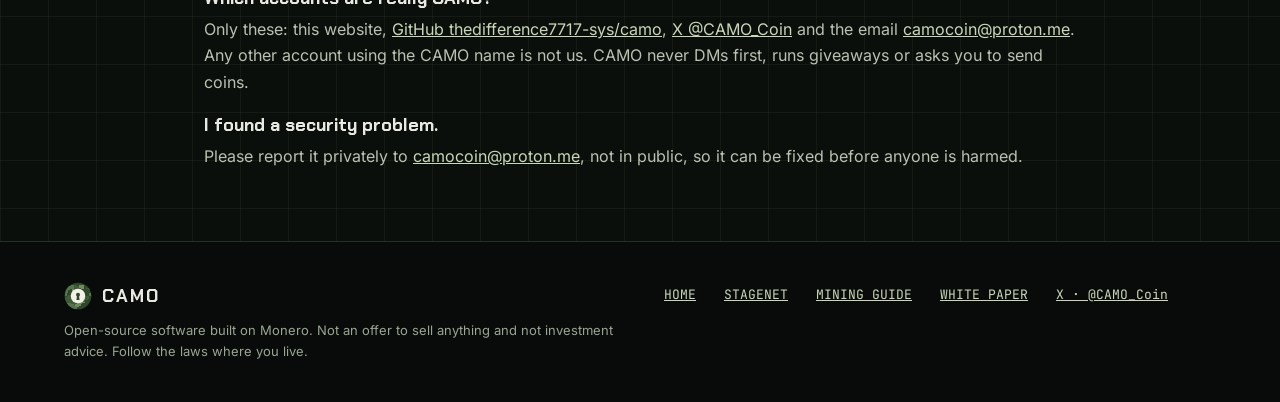
==== commit c2087593: "Announce openly that mining effectively opens ~16:00 UTC (website, announcement draft, runbook) Co-A" ====
--- a/website/faq.html
+++ b/website/faq.html
@@ -59,7 +59,7 @@
       <dt>How can I check that?</dt>
       <dd>Coinbase amounts are public on chain, so anyone can read block 1. The burn address and its public view key are on the <a href="home.html#supply">home page</a>, and the founder and marketing view keys are published at launch.</dd>
       <dt>The code is public. Can't someone mine CAMO before launch?</dt>
-      <dd>No. The consensus rules reject every mainnet block dated before the launch time, Dec 15, 2026 18:00 UTC, and nodes already refuse blocks dated more than 2 hours in the future. So nobody can mine a chain in private for weeks and publish it at launch: at most someone could squeeze about 2 hours' worth of blocks in just after 18:00, the same as anyone mining from the first minute. The rule is in <code>src/cryptonote_config.h</code> (<code>CAMO_LAUNCH_TIMESTAMP</code>) if you want to read it.</dd>
+      <dd>No. The consensus rules reject every mainnet block dated before the launch time, Dec 15, 2026 18:00 UTC, and nodes already refuse blocks dated more than 2 hours in the future. So nobody can mine a chain in private for weeks and publish it at launch: the most anyone can gain is about 2 hours: blocks dated 18:00 are accepted from about 16:00 UTC. That is public knowledge, so anyone can start at 16:00 and nobody has an insider head start. The rule is in <code>src/cryptonote_config.h</code> (<code>CAMO_LAUNCH_TIMESTAMP</code>) if you want to read it.</dd>
       <dt>How many CAMO will there be?</dt>
       <dd>18.13 million over the first ~8 years (about 17 CAMO per block at launch, falling smoothly), then a permanent tail of 0.3 CAMO per block so miners are always paid to secure the network.</dd>
       <dt>Where can I buy CAMO?</dt>
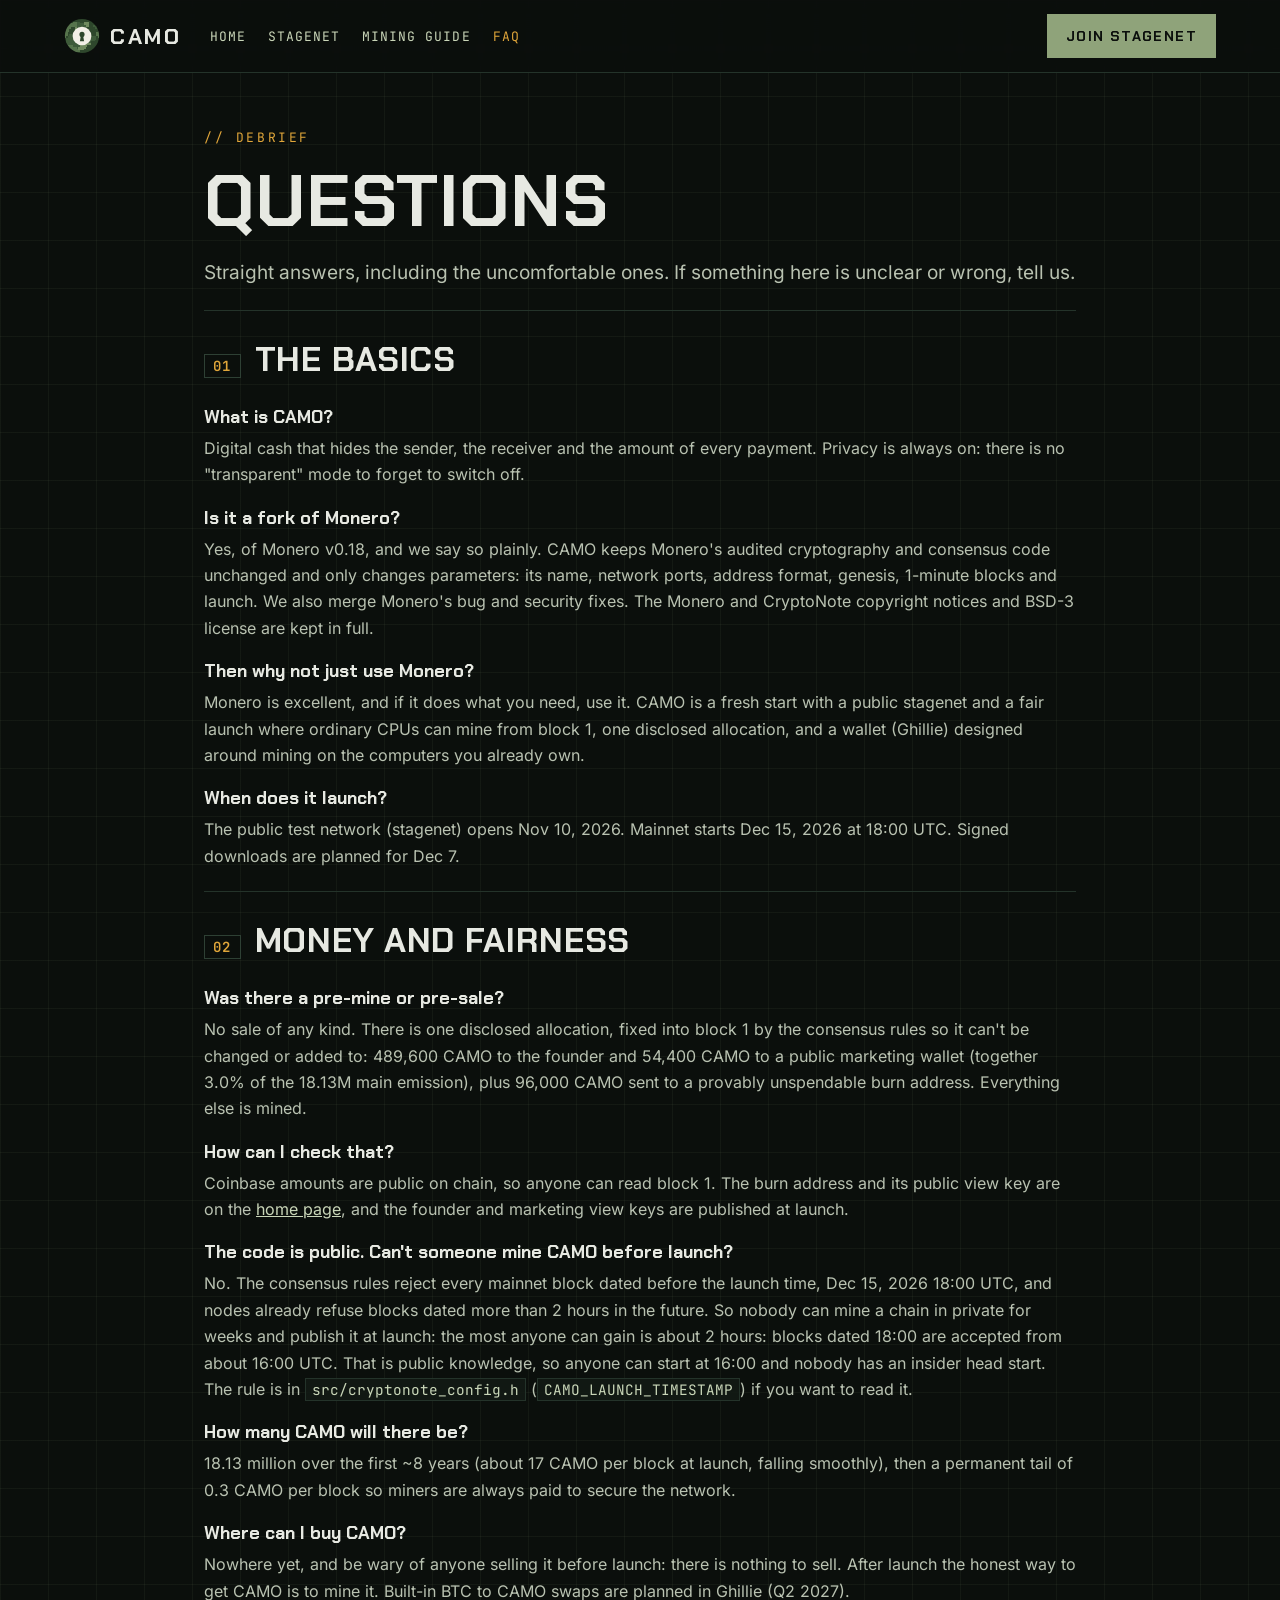
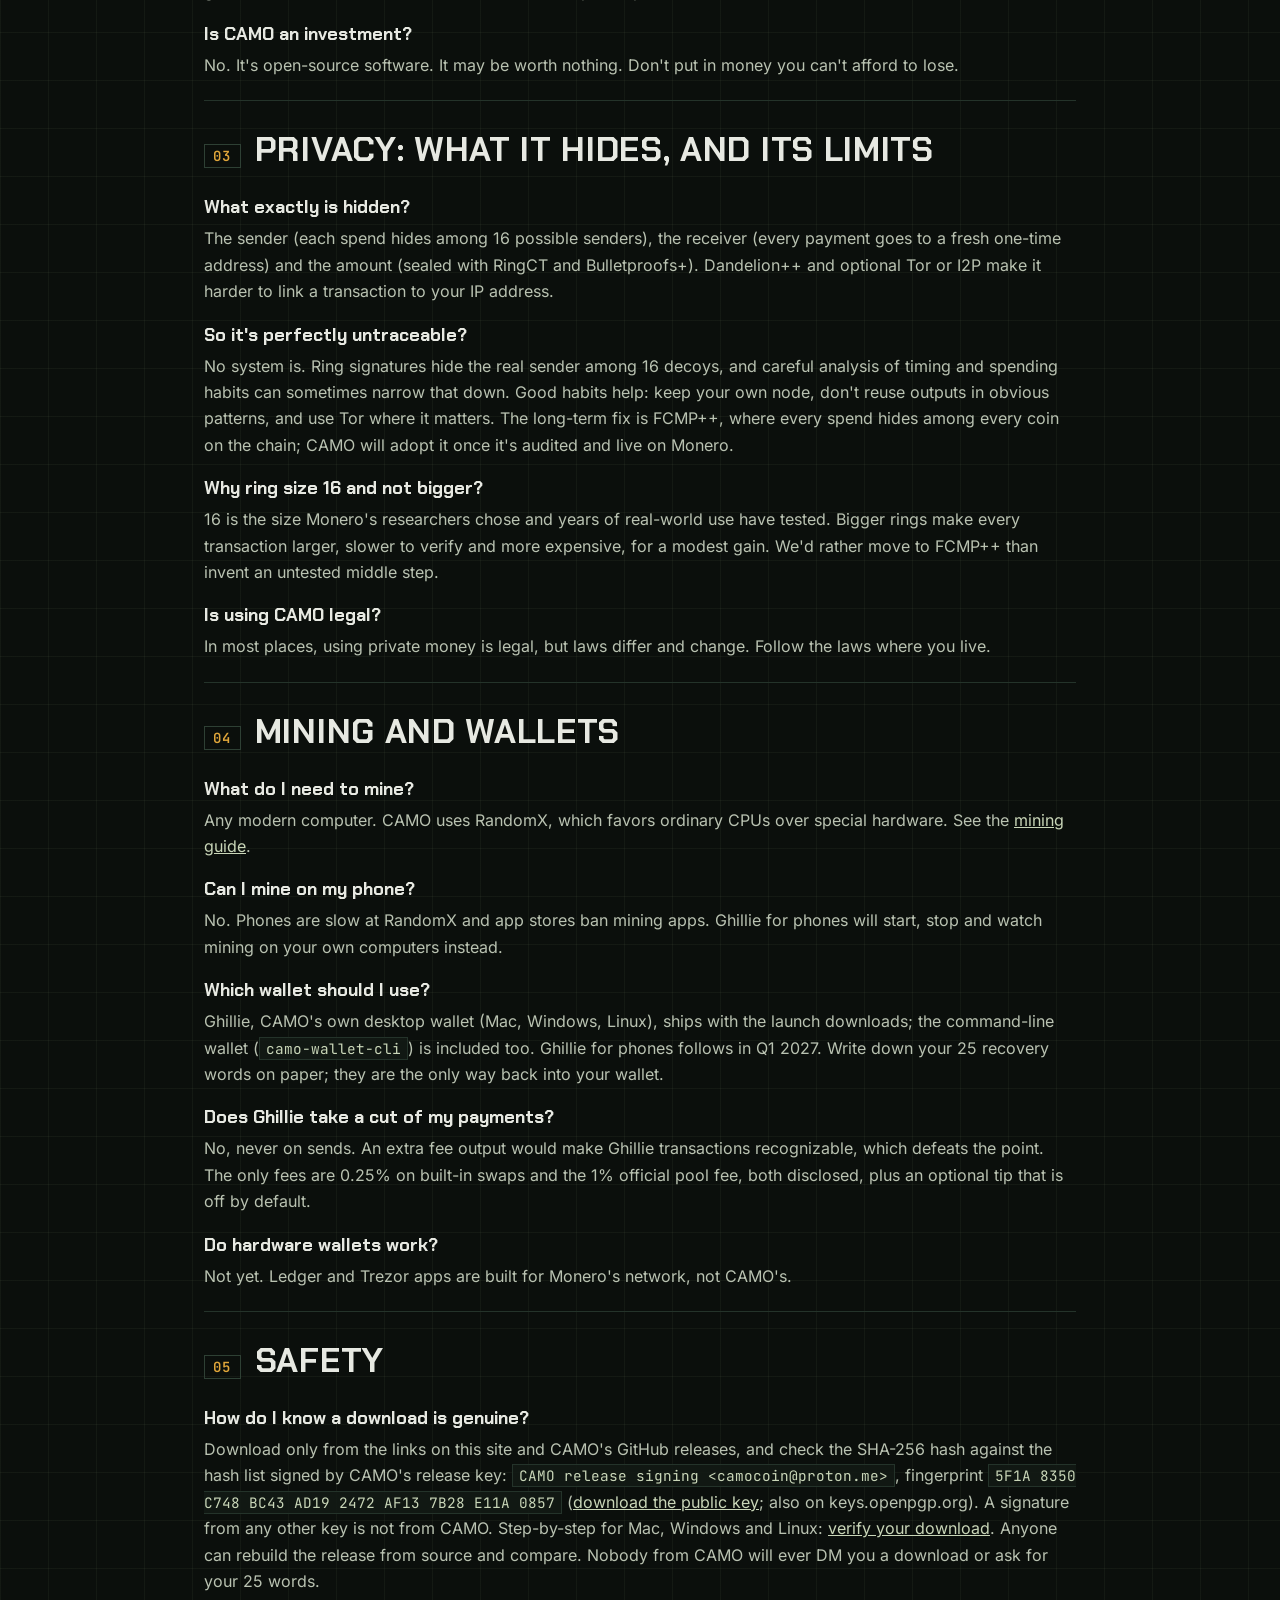
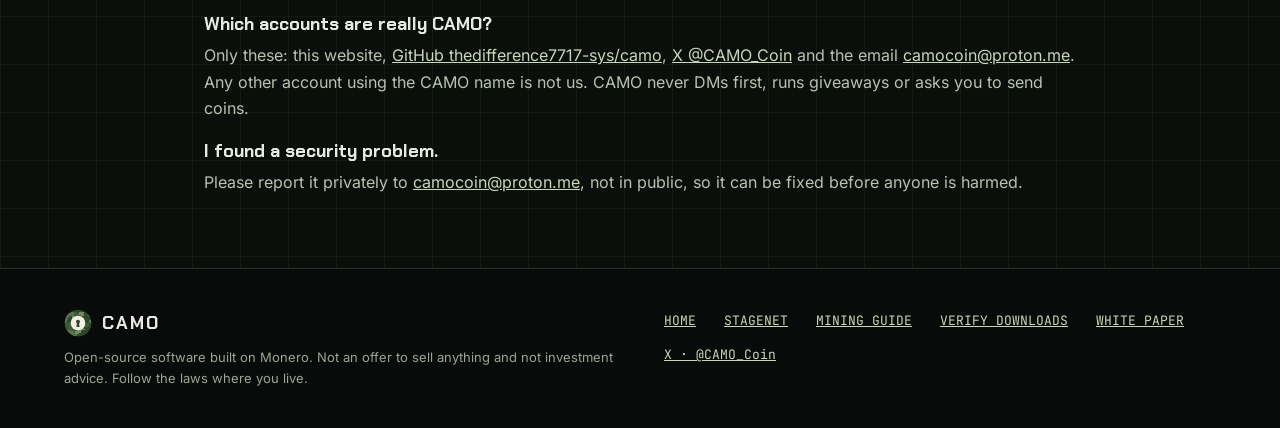
==== commit 917b82a7: "Website: 'Verify your download' page with copy-paste steps Signed SHA256SUMS check (gpg) plus per-OS" ====
--- a/website/faq.html
+++ b/website/faq.html
@@ -103,7 +103,7 @@
     <h2><span class="step">05</span> Safety</h2>
     <dl class="faq">
       <dt>How do I know a download is genuine?</dt>
-      <dd>Download only from the links on this site and CAMO's GitHub releases, and check the SHA-256 hash against the hash list signed by CAMO's release key: <code>CAMO release signing &lt;camocoin@proton.me&gt;</code>, fingerprint <code>5F1A 8350 C748 BC43 AD19  2472 AF13 7B28 E11A 0857</code> (<a href="assets/camo-release.asc">download the public key</a>; also on keys.openpgp.org). A signature from any other key is not from CAMO. Anyone can rebuild the release from source and compare. Nobody from CAMO will ever DM you a download or ask for your 25 words.</dd>
+      <dd>Download only from the links on this site and CAMO's GitHub releases, and check the SHA-256 hash against the hash list signed by CAMO's release key: <code>CAMO release signing &lt;camocoin@proton.me&gt;</code>, fingerprint <code>5F1A 8350 C748 BC43 AD19  2472 AF13 7B28 E11A 0857</code> (<a href="assets/camo-release.asc">download the public key</a>; also on keys.openpgp.org). A signature from any other key is not from CAMO. Step-by-step for Mac, Windows and Linux: <a href="verify.html">verify your download</a>. Anyone can rebuild the release from source and compare. Nobody from CAMO will ever DM you a download or ask for your 25 words.</dd>
       <dt>Which accounts are really CAMO?</dt>
       <dd>Only these: this website, <a href="https://github.com/thedifference7717-sys/camo" rel="noopener">GitHub thedifference7717-sys/camo</a>, <a href="https://x.com/CAMO_Coin" rel="noopener">X @CAMO_Coin</a> and the email <a href="mailto:camocoin@proton.me">camocoin@proton.me</a>. Any other account using the CAMO name is not us. CAMO never DMs first, runs giveaways or asks you to send coins.</dd>
       <dt>I found a security problem.</dt>
@@ -122,6 +122,7 @@
       <a href="home.html">HOME</a>
       <a href="stagenet.html">STAGENET</a>
       <a href="mine.html">MINING GUIDE</a>
+      <a href="verify.html">VERIFY DOWNLOADS</a>
       <a href="assets/CAMO-White-Paper.pdf">WHITE PAPER</a>
       <a href="https://x.com/CAMO_Coin" rel="noopener">X · @CAMO_Coin</a>
     </nav>
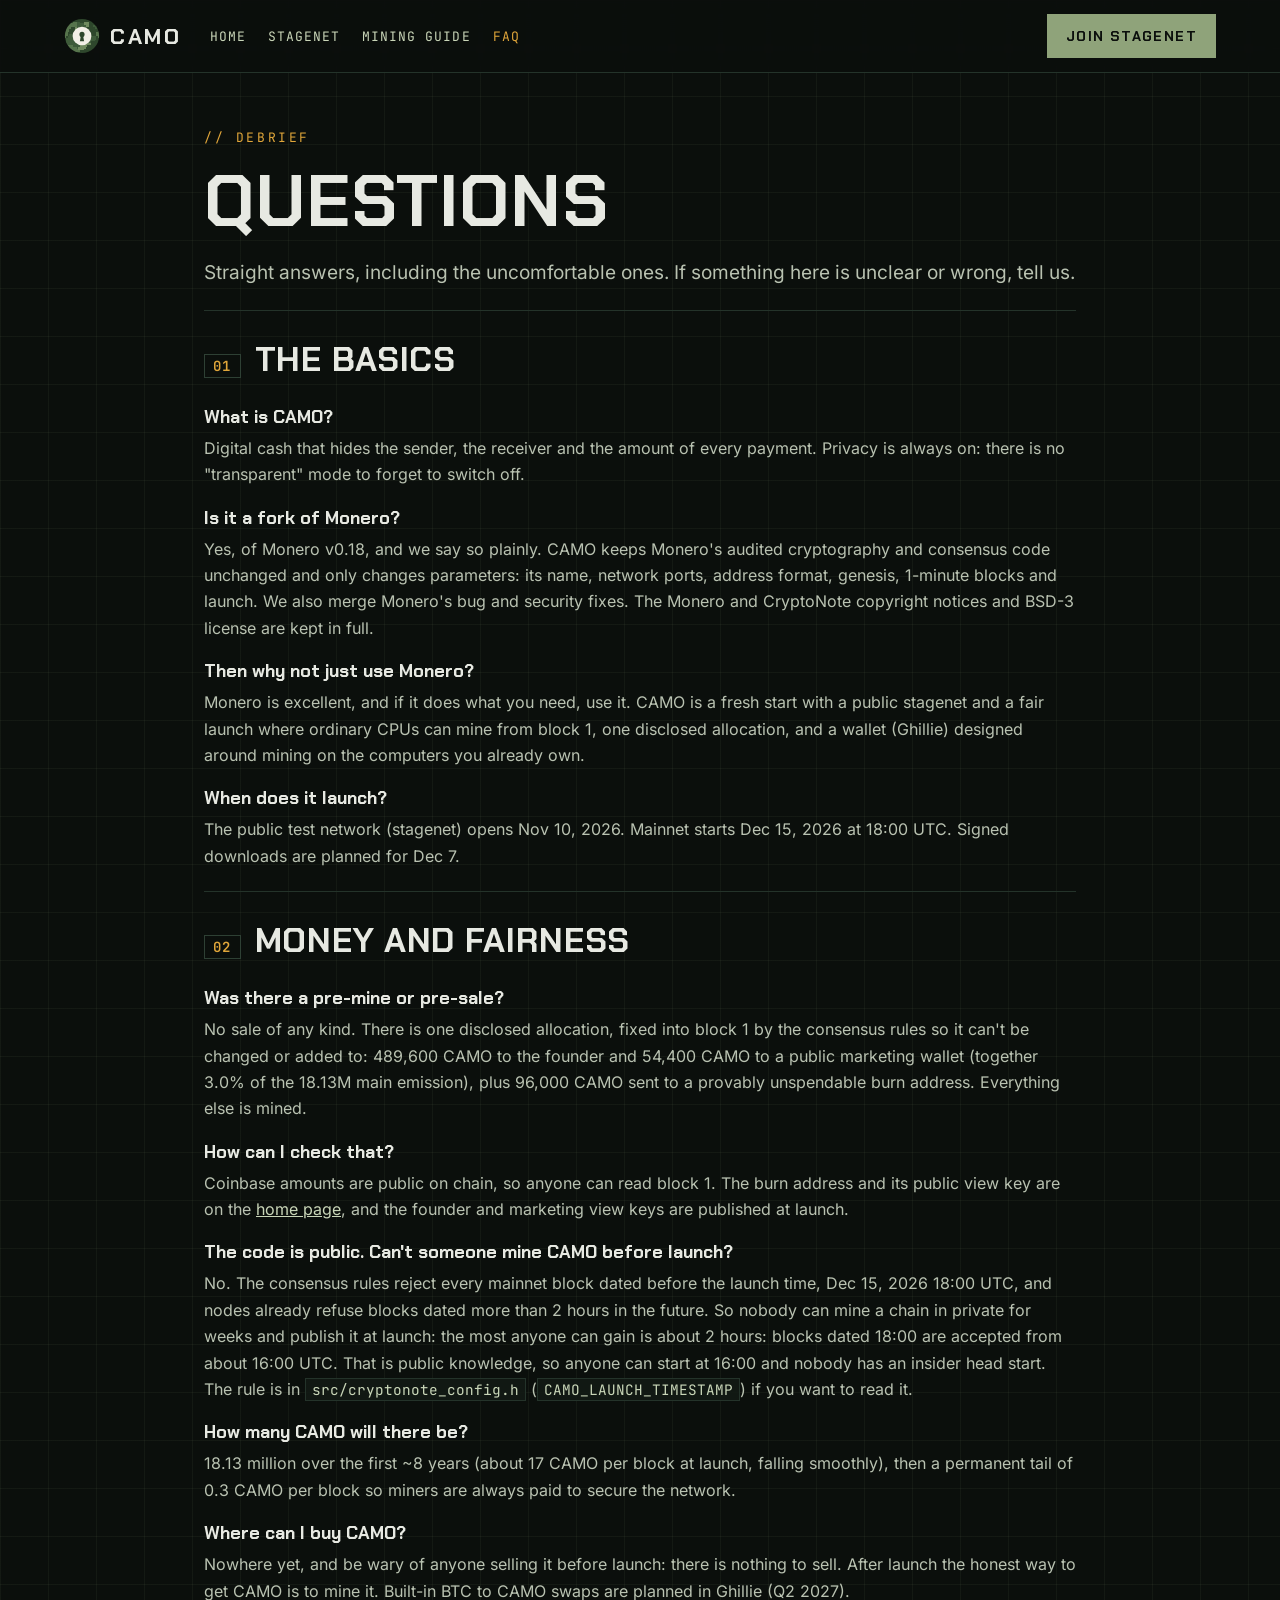
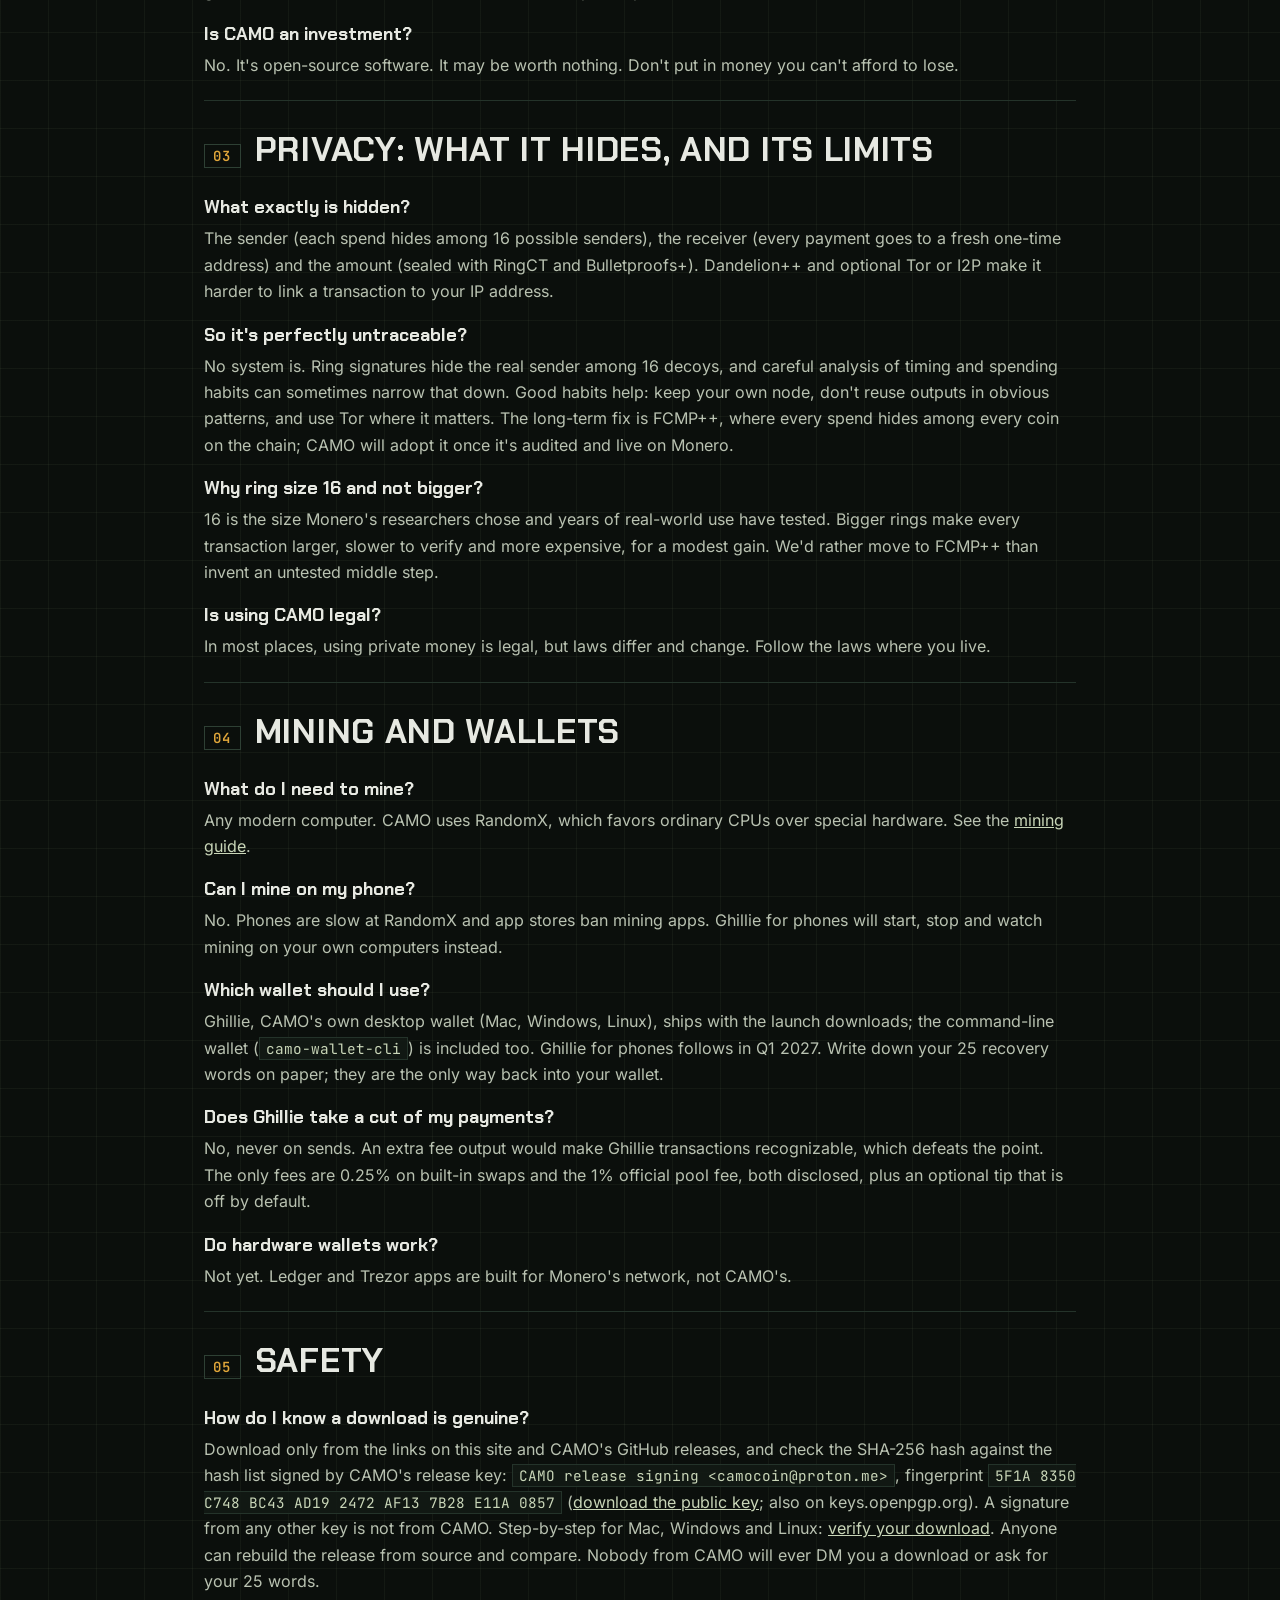
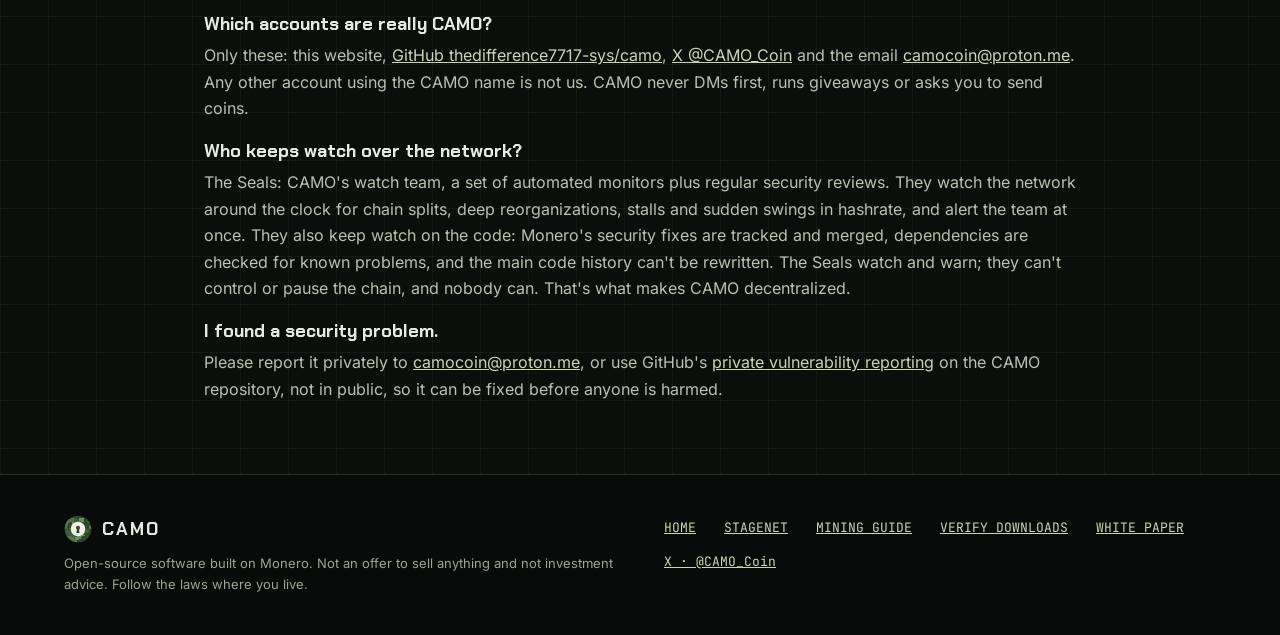
==== commit 12920896: "FAQ + [ANN] draft: the Seals (watch, not control); private vulnerability reporting Approved wording " ====
--- a/website/faq.html
+++ b/website/faq.html
@@ -106,8 +106,10 @@
       <dd>Download only from the links on this site and CAMO's GitHub releases, and check the SHA-256 hash against the hash list signed by CAMO's release key: <code>CAMO release signing &lt;camocoin@proton.me&gt;</code>, fingerprint <code>5F1A 8350 C748 BC43 AD19  2472 AF13 7B28 E11A 0857</code> (<a href="assets/camo-release.asc">download the public key</a>; also on keys.openpgp.org). A signature from any other key is not from CAMO. Step-by-step for Mac, Windows and Linux: <a href="verify.html">verify your download</a>. Anyone can rebuild the release from source and compare. Nobody from CAMO will ever DM you a download or ask for your 25 words.</dd>
       <dt>Which accounts are really CAMO?</dt>
       <dd>Only these: this website, <a href="https://github.com/thedifference7717-sys/camo" rel="noopener">GitHub thedifference7717-sys/camo</a>, <a href="https://x.com/CAMO_Coin" rel="noopener">X @CAMO_Coin</a> and the email <a href="mailto:camocoin@proton.me">camocoin@proton.me</a>. Any other account using the CAMO name is not us. CAMO never DMs first, runs giveaways or asks you to send coins.</dd>
+      <dt>Who keeps watch over the network?</dt>
+      <dd>The Seals: CAMO's watch team, a set of automated monitors plus regular security reviews. They watch the network around the clock for chain splits, deep reorganizations, stalls and sudden swings in hashrate, and alert the team at once. They also keep watch on the code: Monero's security fixes are tracked and merged, dependencies are checked for known problems, and the main code history can't be rewritten. The Seals watch and warn; they can't control or pause the chain, and nobody can. That's what makes CAMO decentralized.</dd>
       <dt>I found a security problem.</dt>
-      <dd>Please report it privately to <a href="mailto:camocoin@proton.me">camocoin@proton.me</a>, not in public, so it can be fixed before anyone is harmed.</dd>
+      <dd>Please report it privately to <a href="mailto:camocoin@proton.me">camocoin@proton.me</a>, or use GitHub's <a href="https://github.com/thedifference7717-sys/camo/security/advisories/new" rel="noopener">private vulnerability reporting</a> on the CAMO repository, not in public, so it can be fixed before anyone is harmed.</dd>
     </dl>
   </section>
 </main>
--- a/website/styles.css
+++ b/website/styles.css
@@ -217,3 +217,15 @@
 .doc-stats{grid-template-columns:repeat(4,minmax(0,1fr))}
 @media (max-width:760px){.doc-stats{grid-template-columns:repeat(2,minmax(0,1fr))}}
 .doc .card pre code{white-space:pre-wrap;word-break:break-word}
+
+/* payment request page (pay.html) */
+.pay .pay-amount { font-family: var(--display); font-weight: 700; font-size: clamp(52px, 15vw, 88px); line-height: 1; margin: 18px 0 6px; }
+.pay .pay-unit { font-size: 0.4em; color: var(--olive); }
+.pay .pay-note { font-size: 20px; margin: 0 0 22px; }
+.pay .addr { word-break: break-all; }
+.pay #req > p { margin: 0 0 14px; }
+.pay .pay-amount { margin: 22px 0 8px !important; }
+.pay .pay-note { margin-bottom: 26px !important; }
+.pay .label { margin-top: 26px !important; margin-bottom: 6px !important; }
+.pay #copy { background: transparent; color: var(--text); border: 1px solid var(--olive-dim); cursor: pointer; }
+.pay .note { margin-top: 22px !important; }
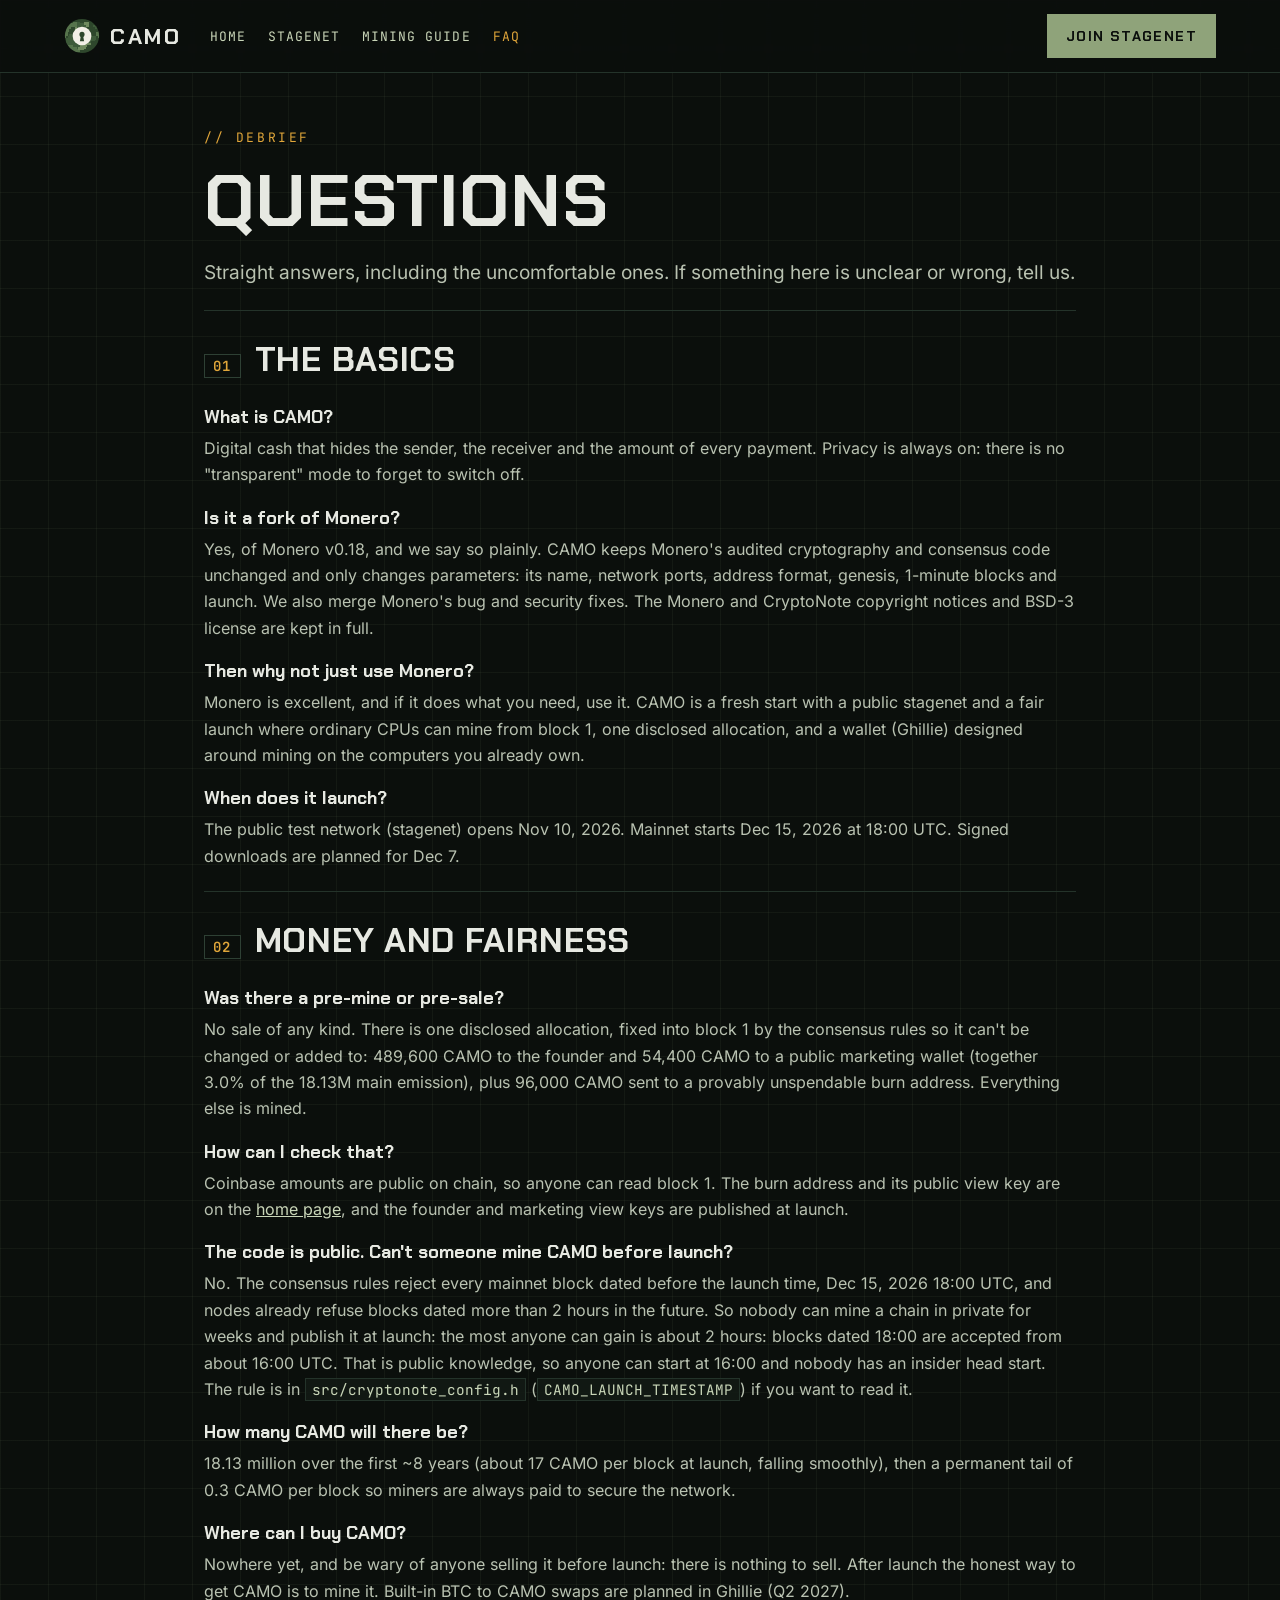
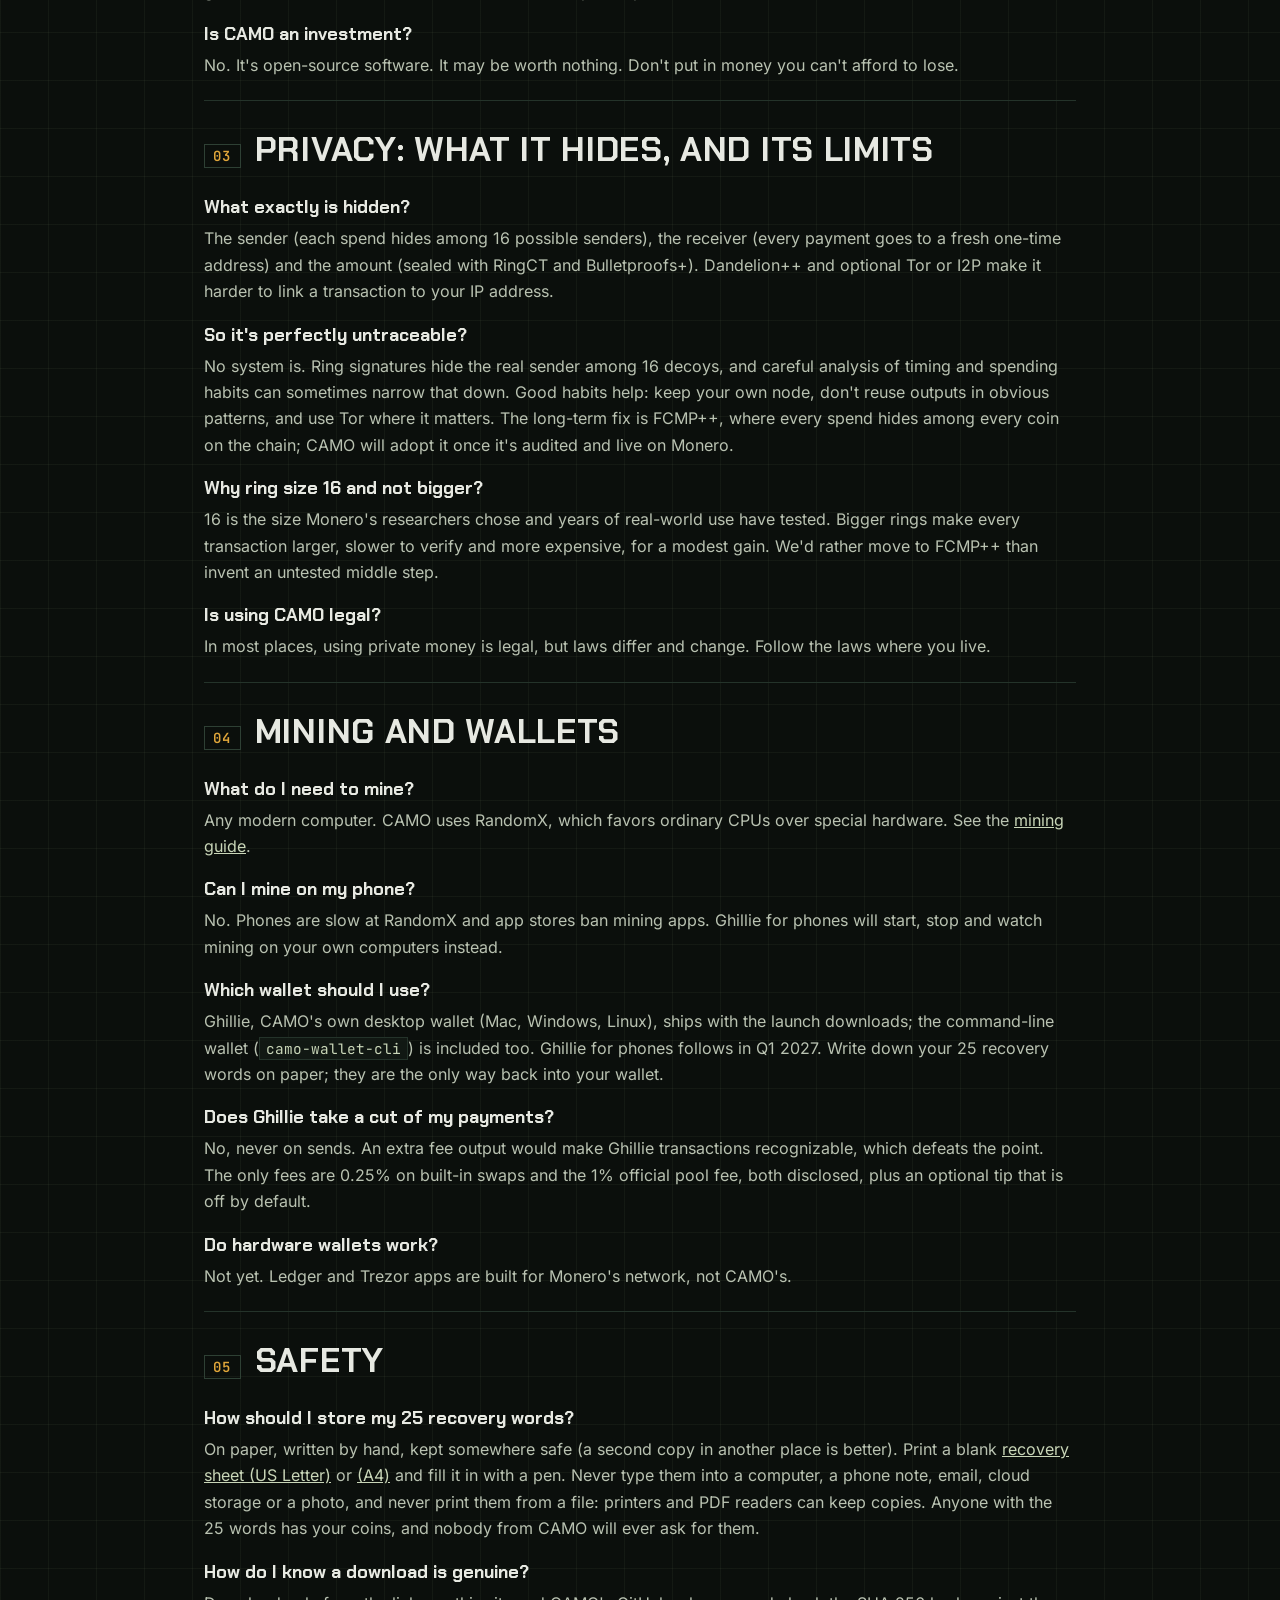
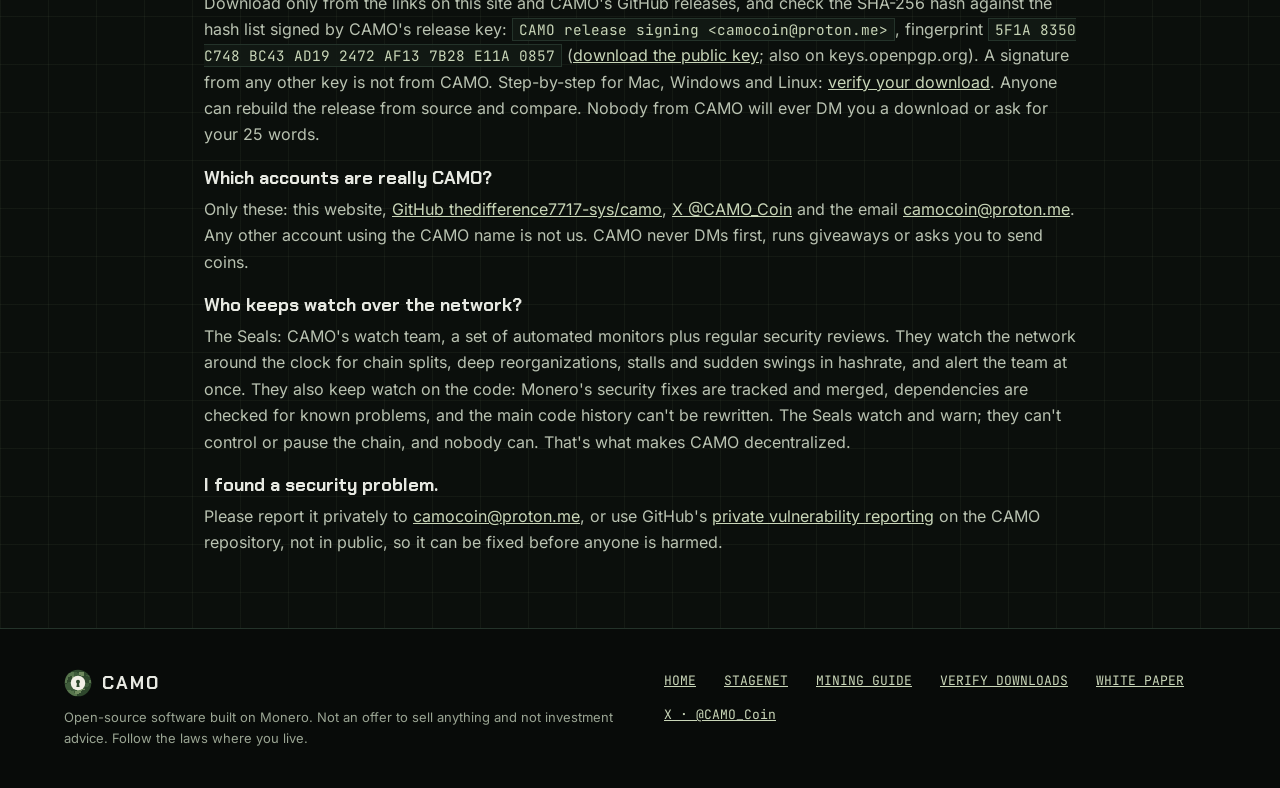
==== commit c29f5f84: "website/: sync with the live camo-website (recovery page, sheets, FAQ) Co-Authored-By: Claude Opus 5" ====
--- a/website/faq.html
+++ b/website/faq.html
@@ -102,6 +102,8 @@
   <section class="doc-sec">
     <h2><span class="step">05</span> Safety</h2>
     <dl class="faq">
+      <dt>How should I store my 25 recovery words?</dt>
+      <dd>On paper, written by hand, kept somewhere safe (a second copy in another place is better). Print a blank <a href="assets/ghillie-recovery-sheet-letter.pdf">recovery sheet (US Letter)</a> or <a href="assets/ghillie-recovery-sheet-a4.pdf">(A4)</a> and fill it in with a pen. Never type them into a computer, a phone note, email, cloud storage or a photo, and never print them from a file: printers and PDF readers can keep copies. Anyone with the 25 words has your coins, and nobody from CAMO will ever ask for them.</dd>
       <dt>How do I know a download is genuine?</dt>
       <dd>Download only from the links on this site and CAMO's GitHub releases, and check the SHA-256 hash against the hash list signed by CAMO's release key: <code>CAMO release signing &lt;camocoin@proton.me&gt;</code>, fingerprint <code>5F1A 8350 C748 BC43 AD19  2472 AF13 7B28 E11A 0857</code> (<a href="assets/camo-release.asc">download the public key</a>; also on keys.openpgp.org). A signature from any other key is not from CAMO. Step-by-step for Mac, Windows and Linux: <a href="verify.html">verify your download</a>. Anyone can rebuild the release from source and compare. Nobody from CAMO will ever DM you a download or ask for your 25 words.</dd>
       <dt>Which accounts are really CAMO?</dt>
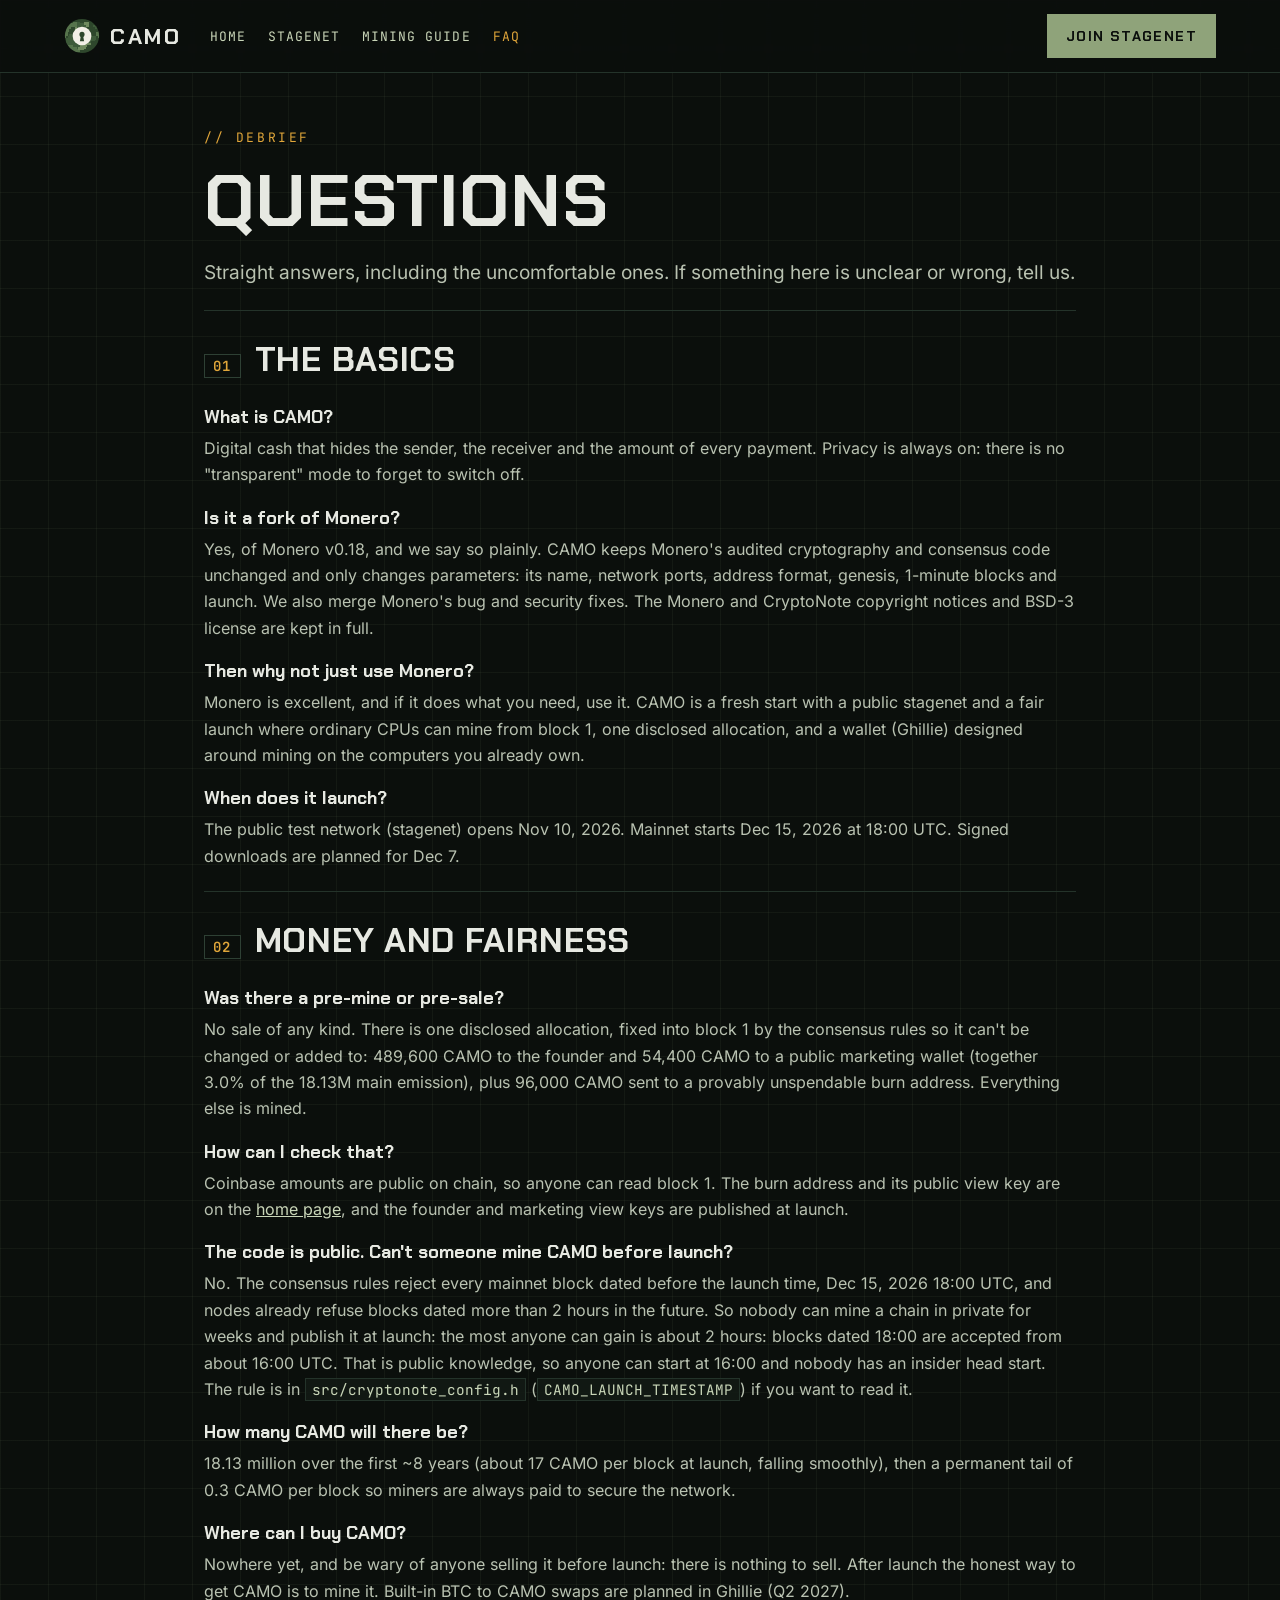
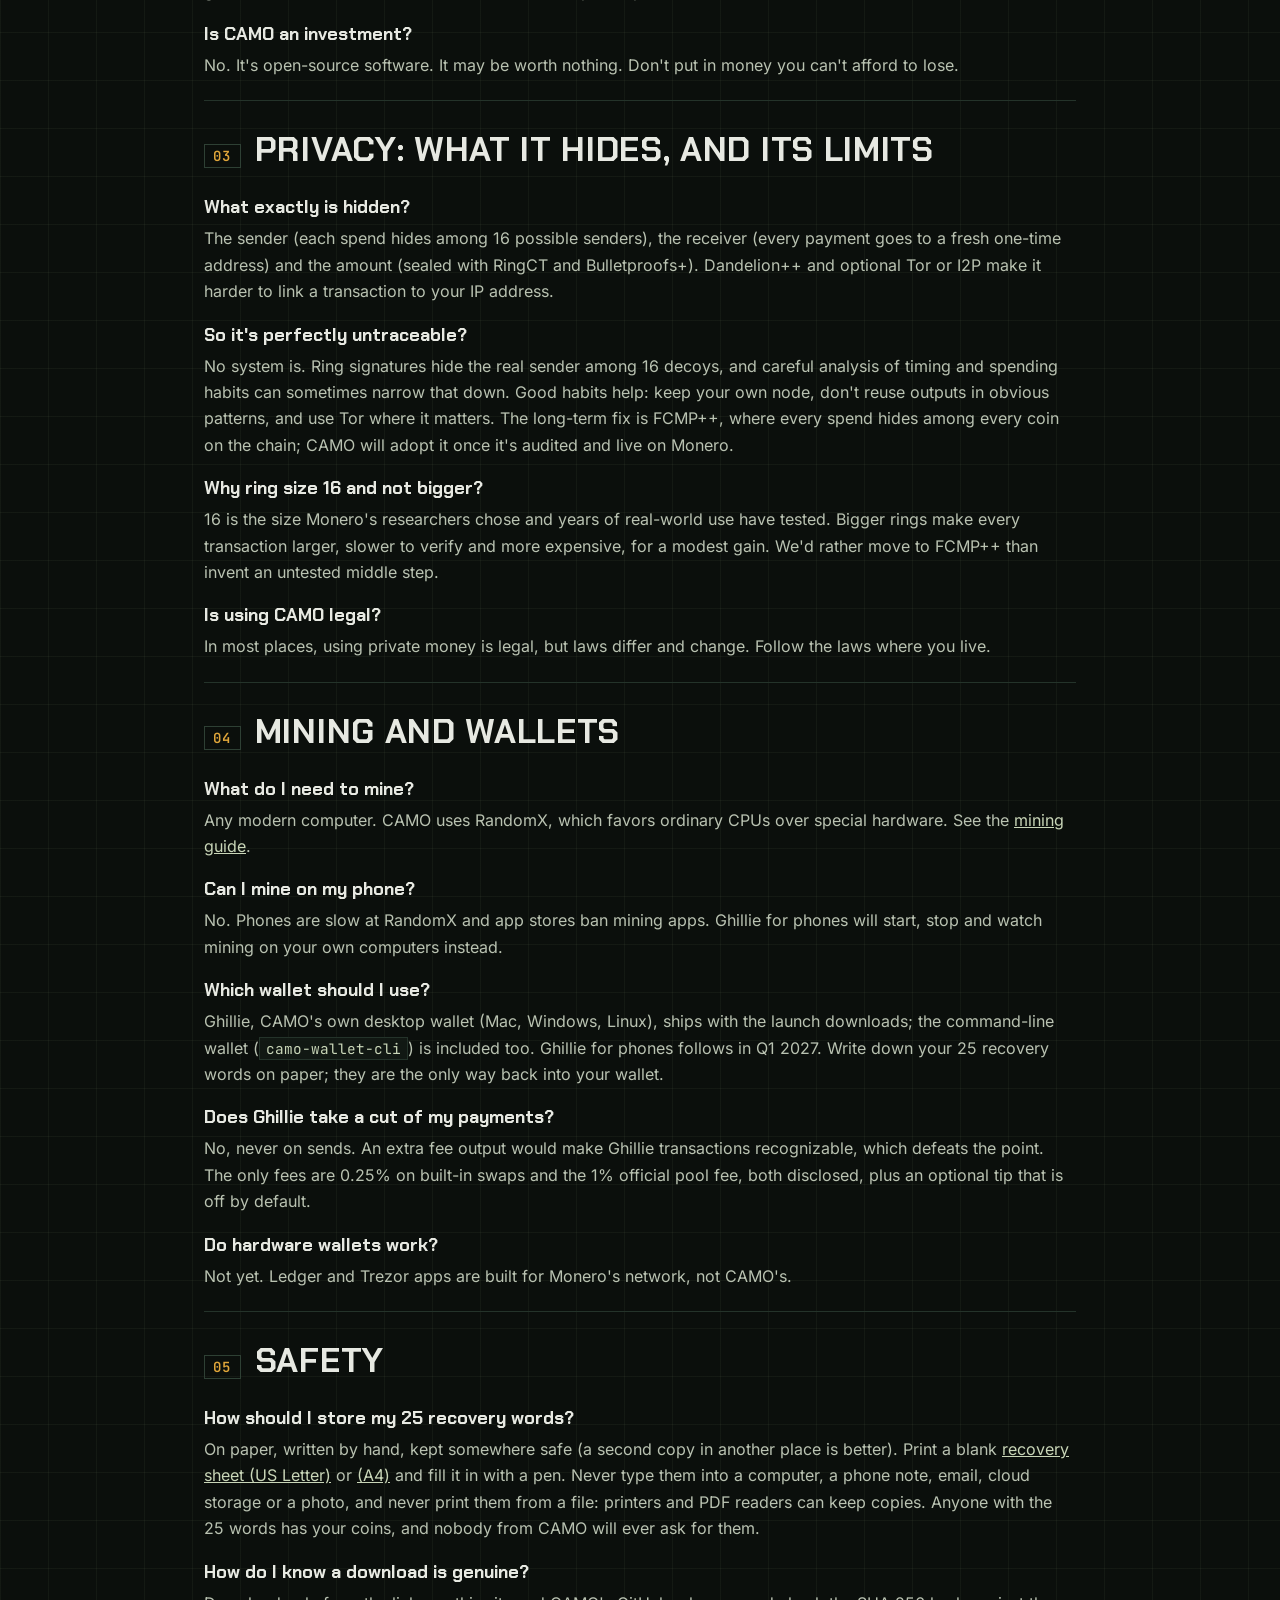
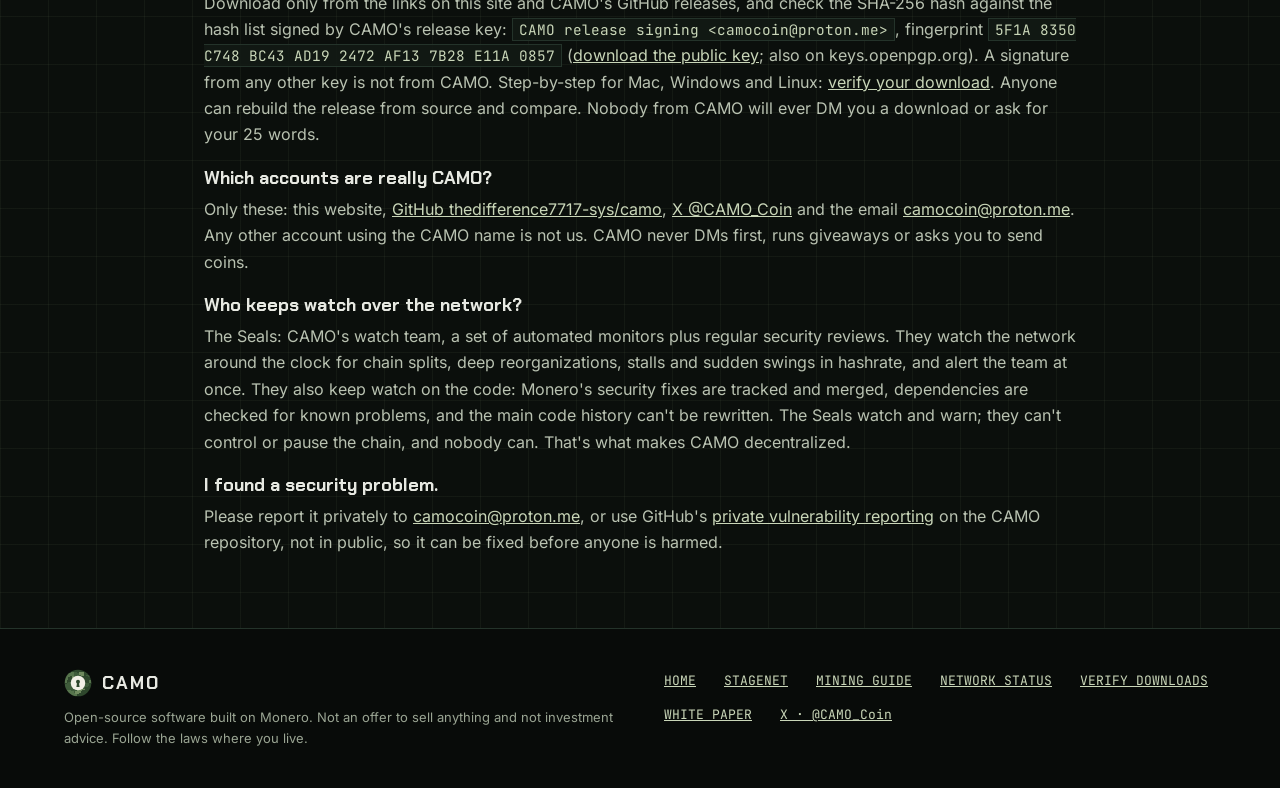
==== commit 5aaaec75: "Seals: public status feed (OK / CAUTION / HOLD) and network status page Seal Watch can now act witho" ====
--- a/website/faq.html
+++ b/website/faq.html
@@ -126,6 +126,7 @@
       <a href="home.html">HOME</a>
       <a href="stagenet.html">STAGENET</a>
       <a href="mine.html">MINING GUIDE</a>
+      <a href="status.html">NETWORK STATUS</a>
       <a href="verify.html">VERIFY DOWNLOADS</a>
       <a href="assets/CAMO-White-Paper.pdf">WHITE PAPER</a>
       <a href="https://x.com/CAMO_Coin" rel="noopener">X · @CAMO_Coin</a>
--- a/website/styles.css
+++ b/website/styles.css
@@ -229,3 +229,13 @@
 .pay .label { margin-top: 26px !important; margin-bottom: 6px !important; }
 .pay #copy { background: transparent; color: var(--text); border: 1px solid var(--olive-dim); cursor: pointer; }
 .pay .note { margin-top: 22px !important; }
+
+/* network status (status.html) */
+.status-box{margin:32px 0;padding:24px;border:1px solid var(--line-2);border-left-width:6px;background:var(--panel);display:flex;flex-direction:column;gap:12px;max-width:760px}
+.status-word{font-family:var(--display);font-weight:700;font-size:clamp(30px,5vw,44px);letter-spacing:.06em}
+.st-ok{border-left-color:var(--olive)}.st-ok .status-word{color:var(--olive)}
+.st-caution{border-left-color:var(--amber)}.st-caution .status-word{color:var(--amber)}
+.st-hold{border-left-color:#E5534B}.st-hold .status-word{color:#E5534B}
+.st-unknown{border-left-color:var(--text-3)}.st-unknown .status-word{color:var(--text-3)}
+.seed-list{margin:0;padding-left:18px;font-family:var(--mono);font-size:13px;color:var(--text-2);line-height:1.7}
+.seed-list ul{padding-left:18px;color:var(--text-3)}
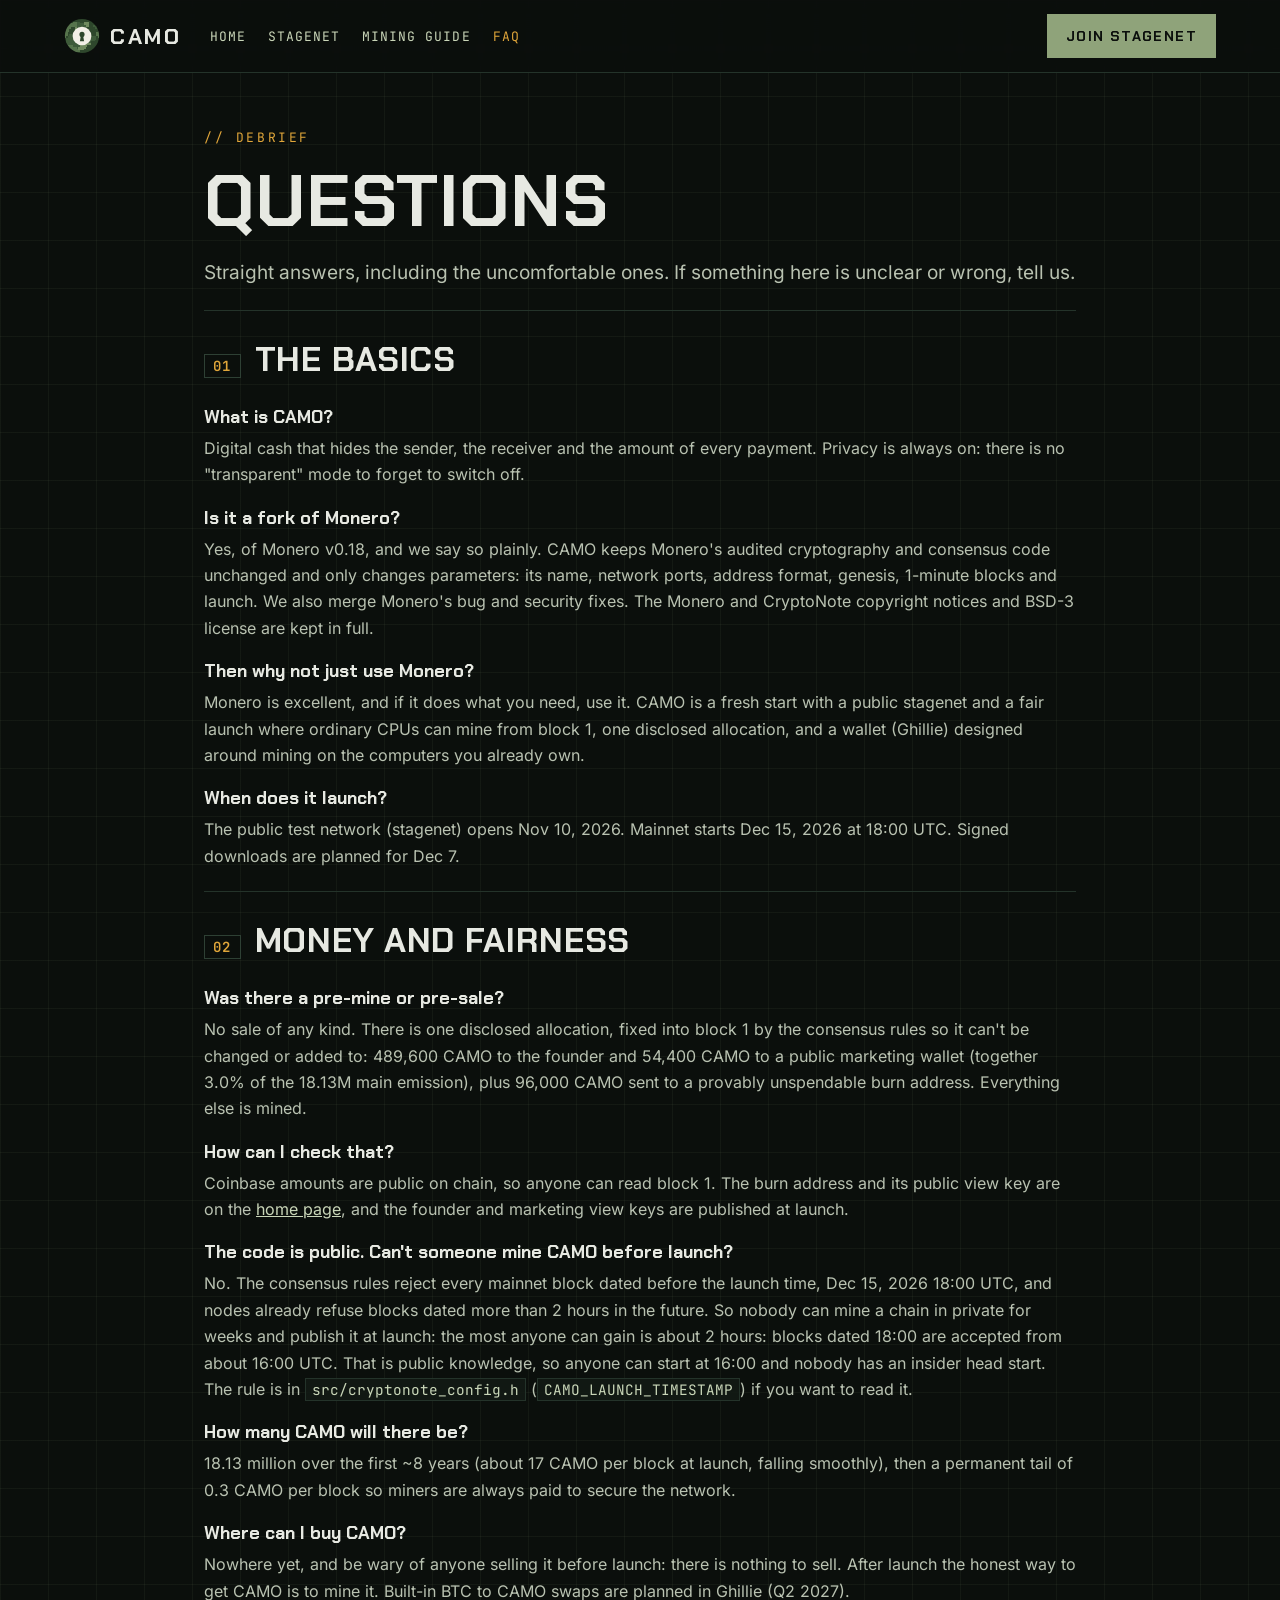
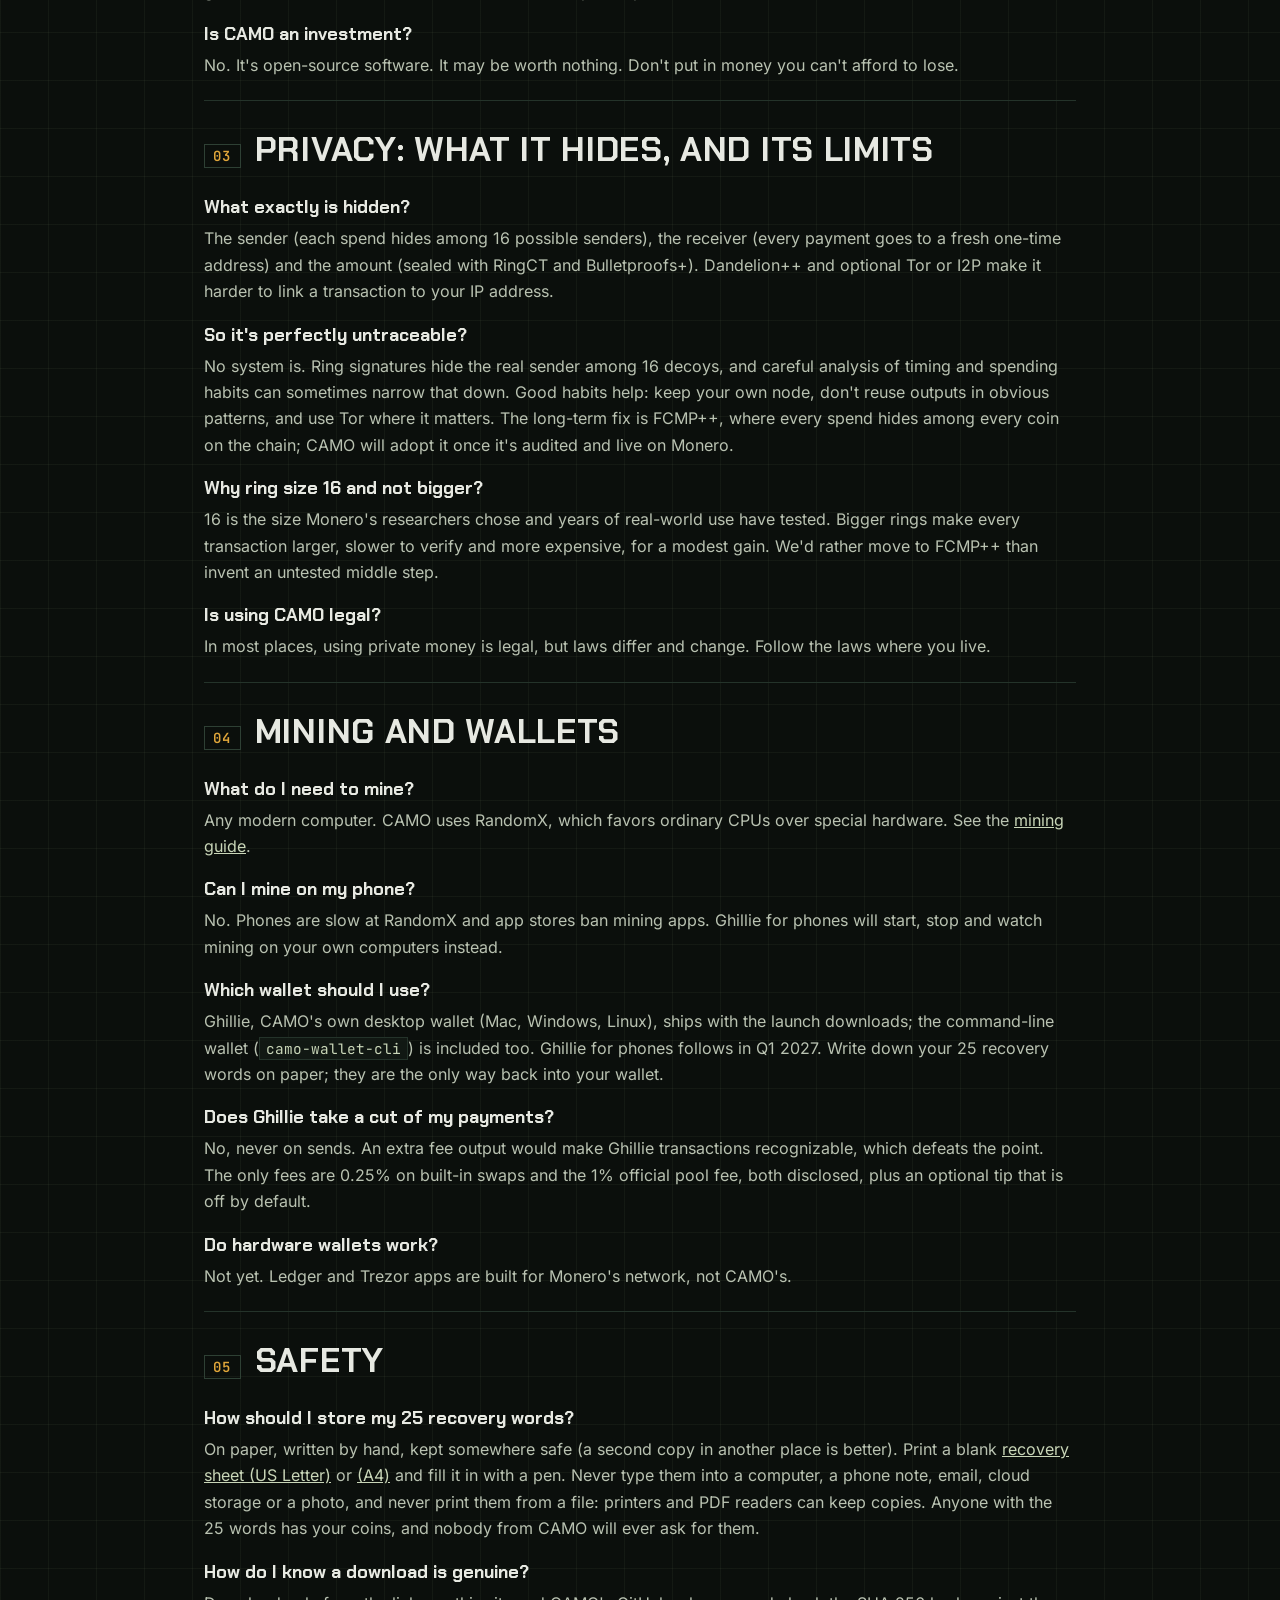
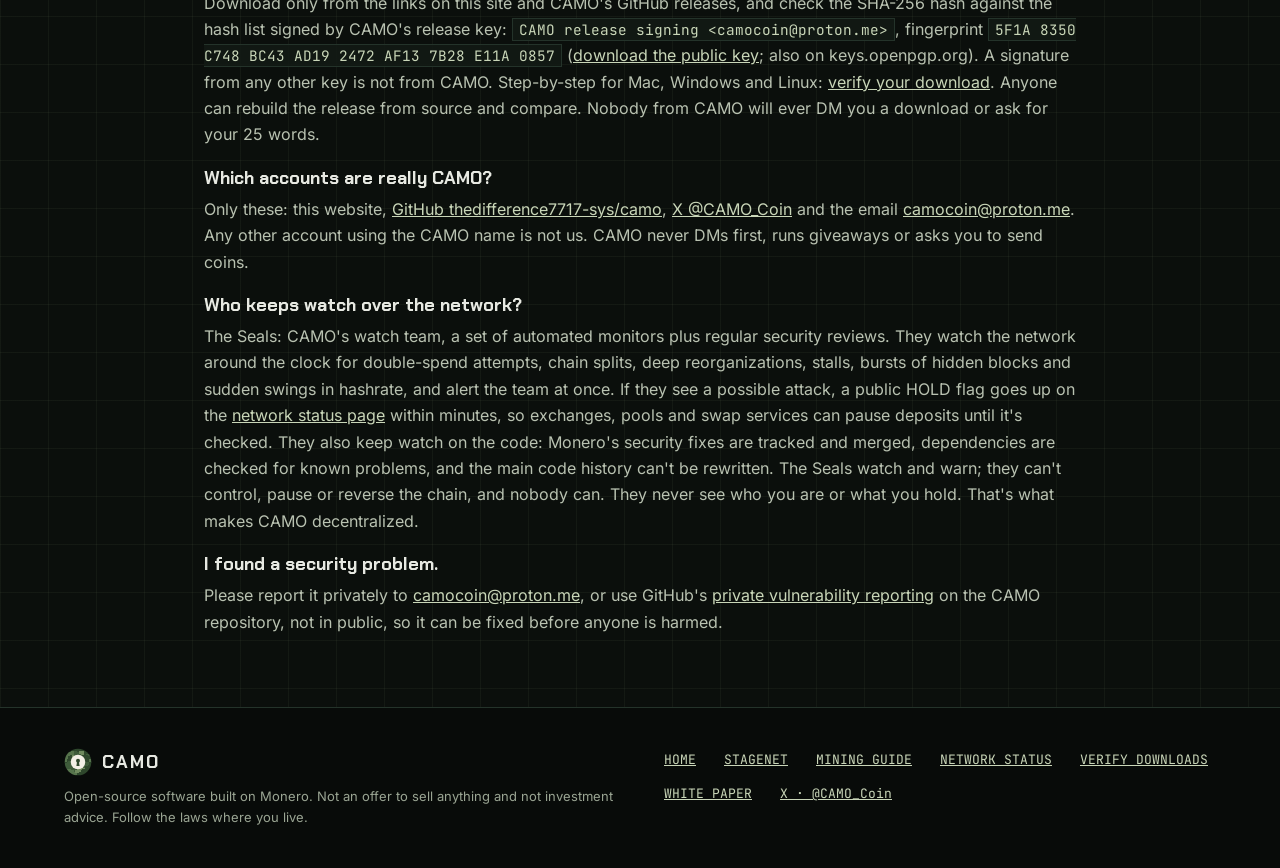
==== commit 9c705530: "FAQ, [ANN] draft, white paper: the Seals' public HOLD flag and status page Co-Authored-By: Claude Op" ====
--- a/website/faq.html
+++ b/website/faq.html
@@ -109,7 +109,7 @@
       <dt>Which accounts are really CAMO?</dt>
       <dd>Only these: this website, <a href="https://github.com/thedifference7717-sys/camo" rel="noopener">GitHub thedifference7717-sys/camo</a>, <a href="https://x.com/CAMO_Coin" rel="noopener">X @CAMO_Coin</a> and the email <a href="mailto:camocoin@proton.me">camocoin@proton.me</a>. Any other account using the CAMO name is not us. CAMO never DMs first, runs giveaways or asks you to send coins.</dd>
       <dt>Who keeps watch over the network?</dt>
-      <dd>The Seals: CAMO's watch team, a set of automated monitors plus regular security reviews. They watch the network around the clock for chain splits, deep reorganizations, stalls and sudden swings in hashrate, and alert the team at once. They also keep watch on the code: Monero's security fixes are tracked and merged, dependencies are checked for known problems, and the main code history can't be rewritten. The Seals watch and warn; they can't control or pause the chain, and nobody can. That's what makes CAMO decentralized.</dd>
+      <dd>The Seals: CAMO's watch team, a set of automated monitors plus regular security reviews. They watch the network around the clock for double-spend attempts, chain splits, deep reorganizations, stalls, bursts of hidden blocks and sudden swings in hashrate, and alert the team at once. If they see a possible attack, a public HOLD flag goes up on the <a href="status.html">network status page</a> within minutes, so exchanges, pools and swap services can pause deposits until it's checked. They also keep watch on the code: Monero's security fixes are tracked and merged, dependencies are checked for known problems, and the main code history can't be rewritten. The Seals watch and warn; they can't control, pause or reverse the chain, and nobody can. They never see who you are or what you hold. That's what makes CAMO decentralized.</dd>
       <dt>I found a security problem.</dt>
       <dd>Please report it privately to <a href="mailto:camocoin@proton.me">camocoin@proton.me</a>, or use GitHub's <a href="https://github.com/thedifference7717-sys/camo/security/advisories/new" rel="noopener">private vulnerability reporting</a> on the CAMO repository, not in public, so it can be fixed before anyone is harmed.</dd>
     </dl>
